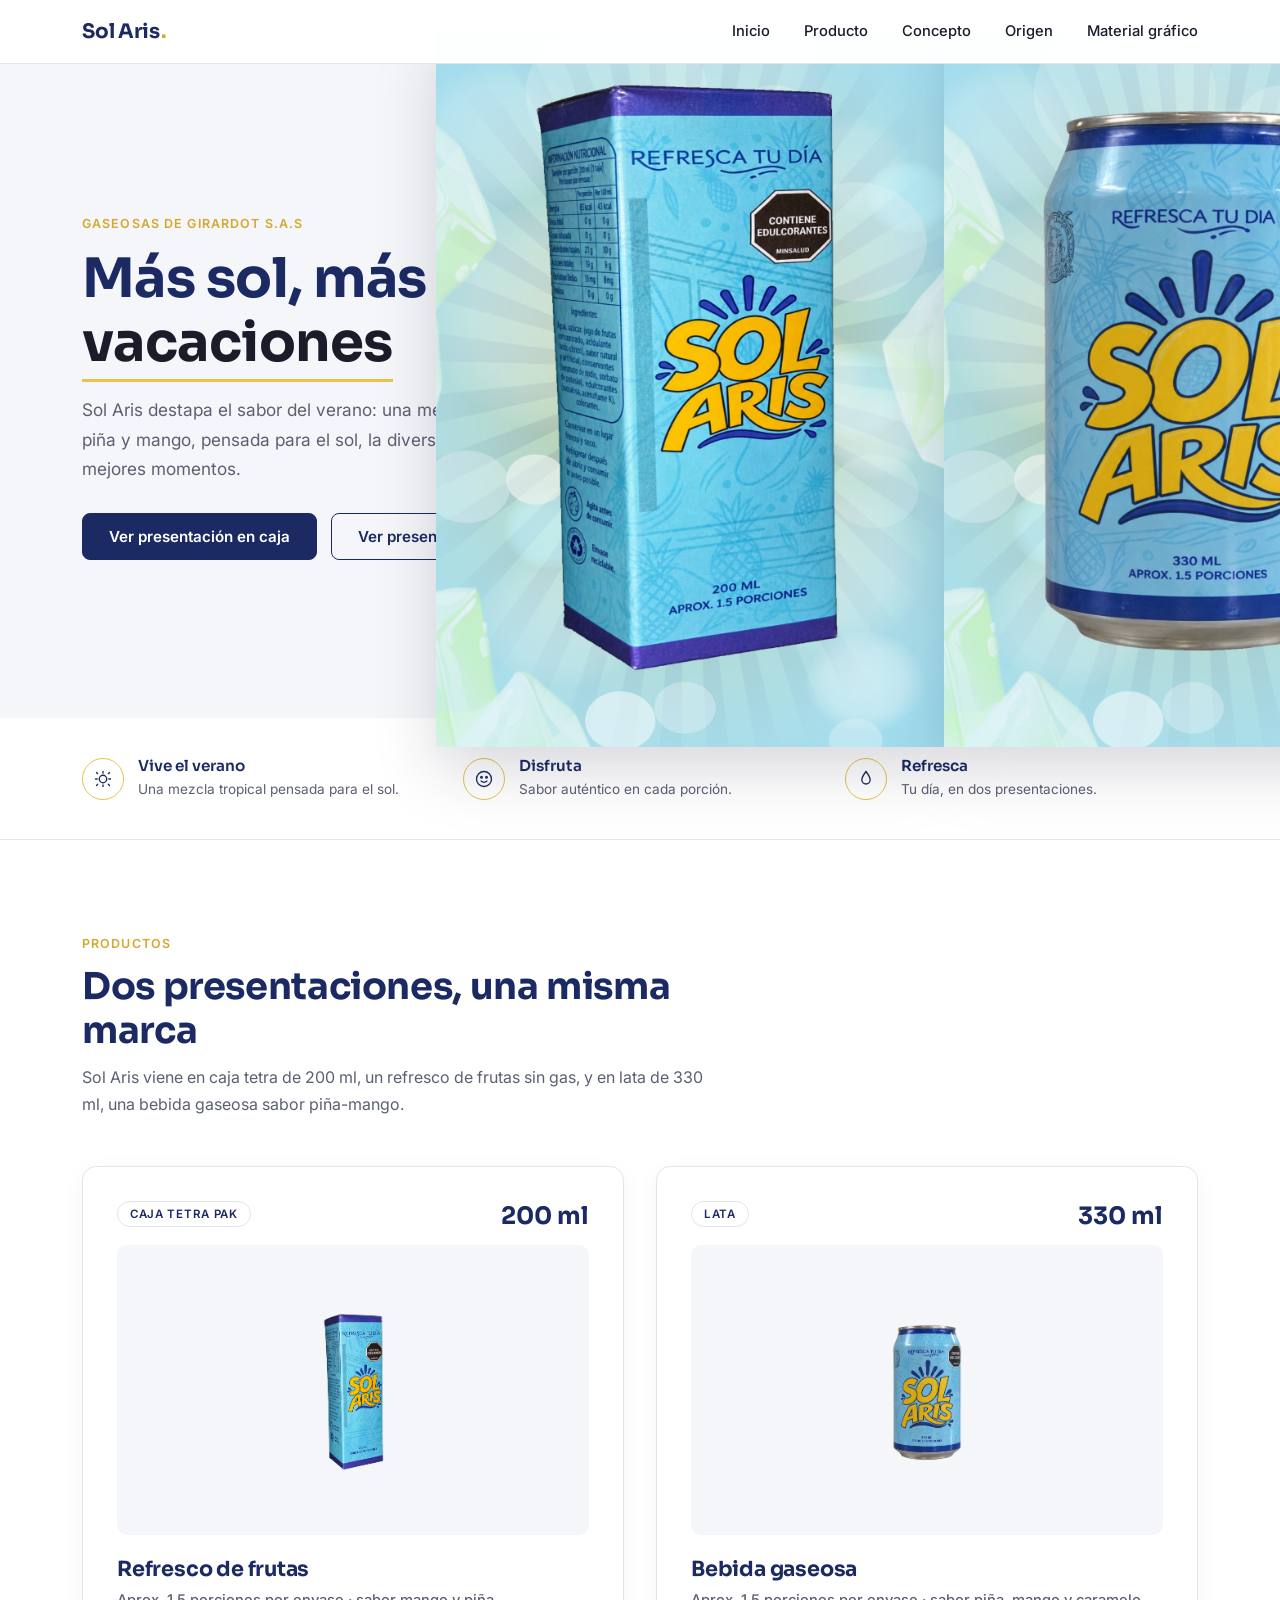
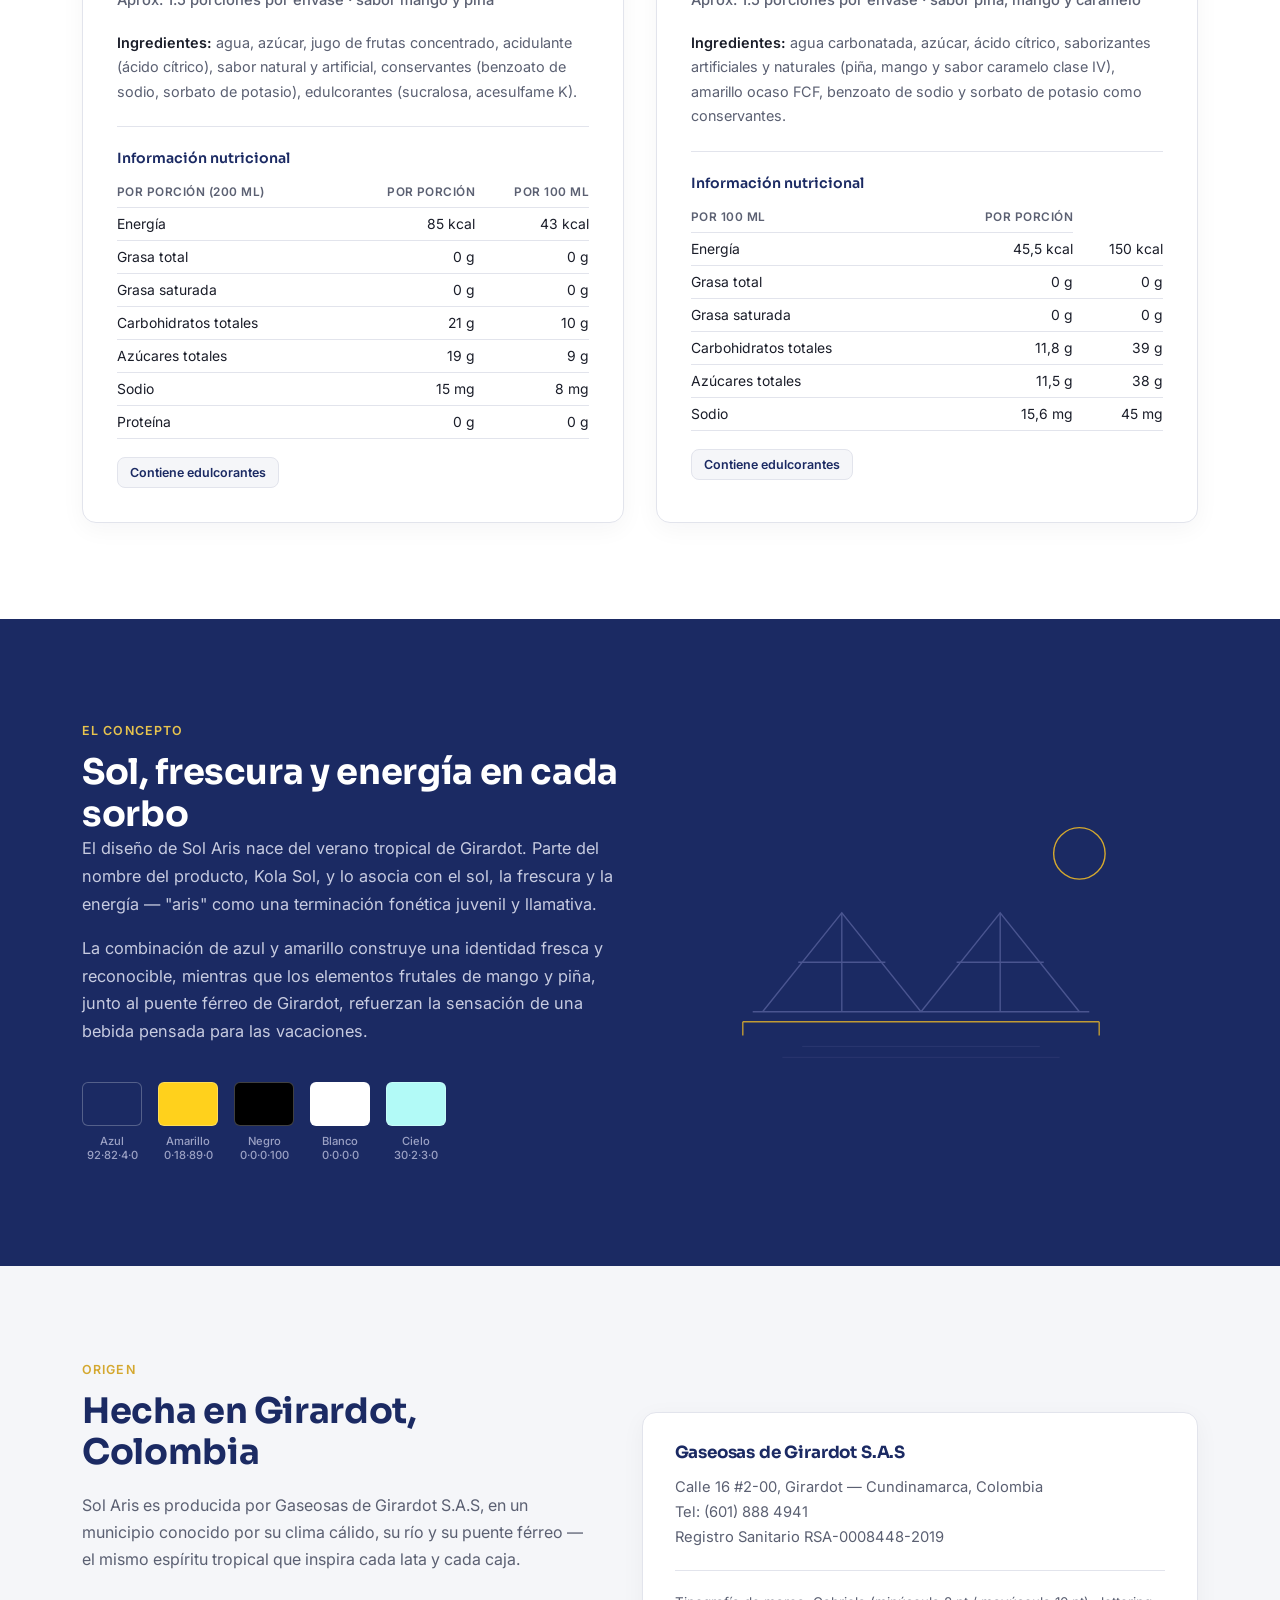
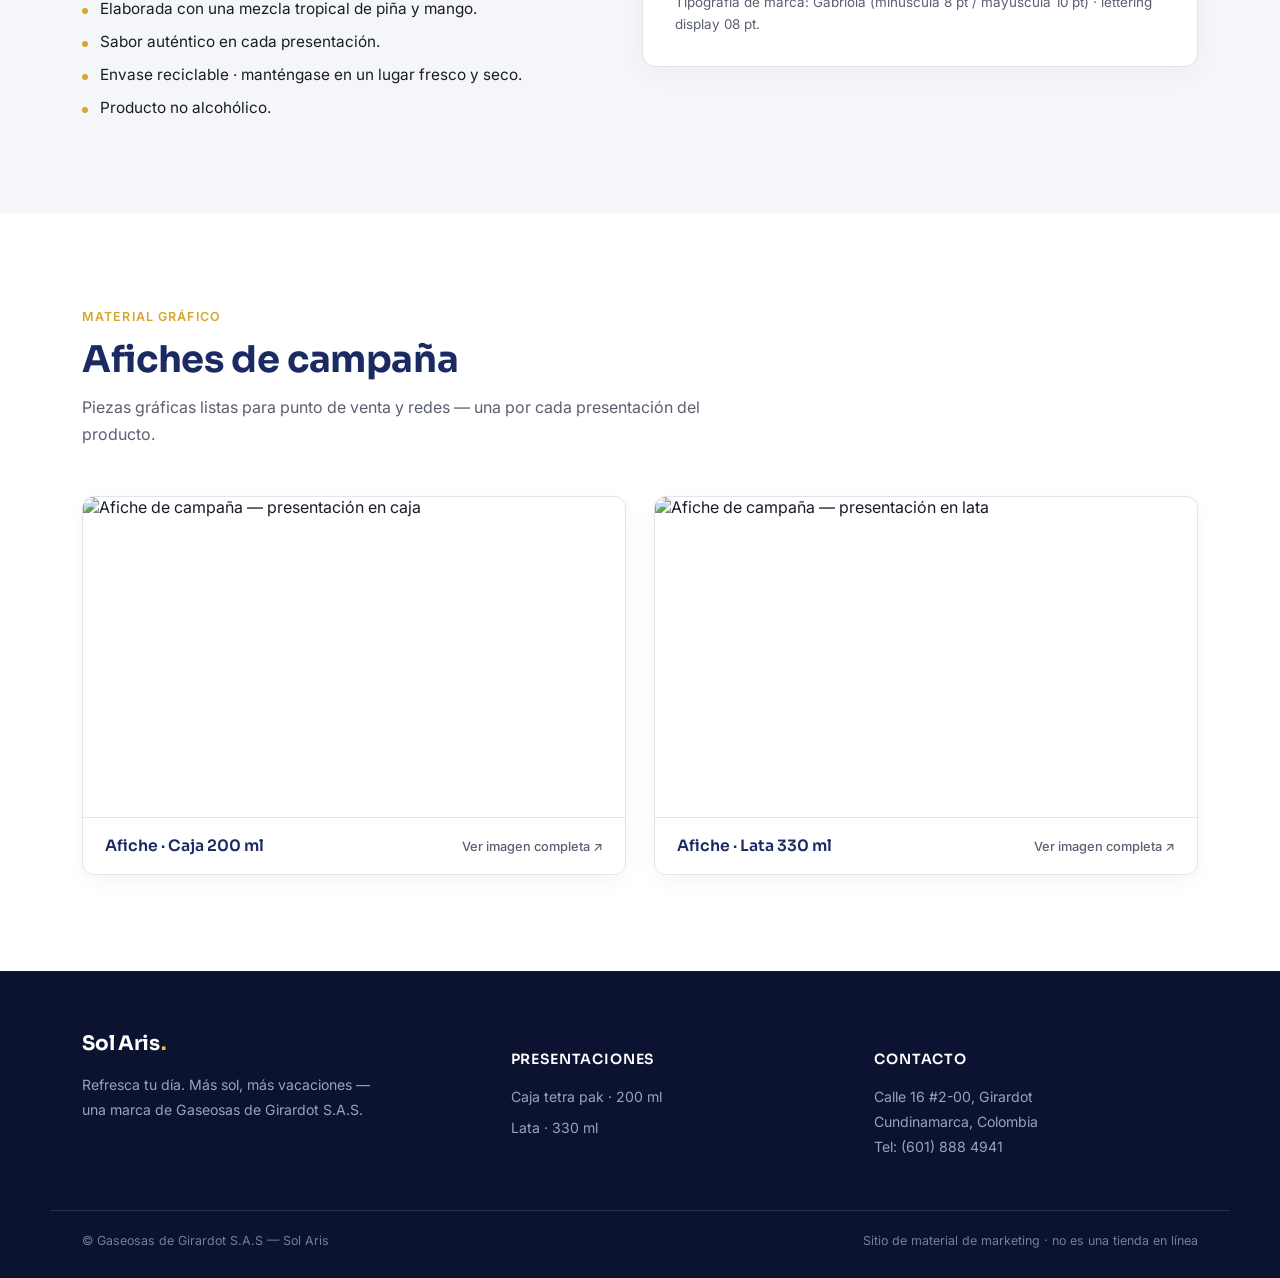
==== index.html @ 78de9dae "Replace links with buttons for product presentation" ====
<!DOCTYPE html>
<html lang="es">
<head>
<meta charset="UTF-8">
<meta name="viewport" content="width=device-width, initial-scale=1.0">
<title>Sol Aris — Gaseosas de Girardot S.A.S</title>
<meta name="description" content="Sol Aris, bebida de Gaseosas de Girardot S.A.S. Presentaciones en caja de 200 ml y lata de 330 ml. Sitio de material de marketing.">
<link rel="preconnect" href="https://fonts.googleapis.com">
<link rel="preconnect" href="https://fonts.gstatic.com" crossorigin>
<link href="https://fonts.googleapis.com/css2?family=Sora:wght@500;600;700&family=Inter:wght@400;500;600;700&display=swap" rel="stylesheet">
<style>
  :root{
    --navy:#1B2A63;
    --navy-deep:#101A42;
    --navy-ink:#0B1330;
    --gold:#D4A82F;
    --gold-line:#E7C34E;
    --ink:#1A1D29;
    --muted:#5B6072;
    --paper:#FFFFFF;
    --bg-soft:#F5F6F9;
    --border:#E2E4EC;
    --max:1180px;
  }

  *{box-sizing:border-box;}
  html{scroll-behavior:smooth;}
  body{
    margin:0;
    font-family:'Inter',sans-serif;
    color:var(--ink);
    background:var(--paper);
    -webkit-font-smoothing:antialiased;
  }
  h1,h2,h3,.display{
    font-family:'Sora',sans-serif;
    font-weight:700;
    margin:0;
    line-height:1.18;
    color:var(--navy);
    letter-spacing:-0.01em;
  }
  p{line-height:1.7; margin:0 0 1em; color:var(--muted);}
  a{color:inherit;}
  img{max-width:100%; display:block;}
  .max{max-width:var(--max); margin:0 auto; padding:0 32px;}
  section{position:relative;}

  ::selection{background:var(--gold-line); color:var(--navy-ink);}

  @media (prefers-reduced-motion: reduce){
    *{animation-duration:0.001ms !important; animation-iteration-count:1 !important; scroll-behavior:auto !important;}
  }

  /* ---------- HEADER ---------- */
  header{
    position:fixed; top:0; left:0; right:0; z-index:100;
    background:rgba(255,255,255,.98);
    border-bottom:1px solid var(--border);
    padding:18px 0;
  }
  header .max{display:flex; align-items:center; justify-content:space-between; gap:20px;}
  .brandmark{display:flex; align-items:baseline; gap:2px; font-family:'Sora'; font-weight:700; font-size:1.25rem; color:var(--navy); text-decoration:none; letter-spacing:-0.01em;}
  .brandmark .dot{color:var(--gold);}
  nav.links{display:flex; gap:34px; list-style:none; margin:0; padding:0;}
  nav.links a{
    text-decoration:none; font-weight:500; font-size:.92rem; color:var(--ink);
    padding:4px 0; border-bottom:1.5px solid transparent;
  }
  nav.links a:hover{border-color:var(--gold);}
  .navwrap{display:flex; align-items:center; gap:32px;}
  .burger{display:none; width:38px; height:38px; border:1px solid var(--border); border-radius:8px; background:var(--paper); cursor:pointer; align-items:center; justify-content:center;}
  .burger span, .burger span::before, .burger span::after{
    content:''; display:block; width:16px; height:1.5px; background:var(--navy); position:relative;
  }
  .burger span::before{position:absolute; top:-5px;}
  .burger span::after{position:absolute; top:5px;}

  @media (max-width:860px){
    nav.links{
      position:fixed; top:66px; right:16px; left:16px;
      background:var(--paper); border:1px solid var(--border); border-radius:10px;
      flex-direction:column; padding:16px 22px; gap:14px;
      box-shadow:0 12px 30px rgba(16,20,48,.12);
      transform:translateY(-10px); opacity:0; pointer-events:none; transition:all .2s ease;
    }
    nav.links.open{transform:translateY(0); opacity:1; pointer-events:auto;}
    .burger{display:flex;}
  }

  /* ---------- HERO ---------- */
  .hero{
    padding:158px 0 100px;
    background:var(--bg-soft);
  }
  .hero .max{display:grid; grid-template-columns:1fr .92fr; gap:56px; align-items:center;}
  .eyebrow{
    font-size:.78rem; font-weight:600; letter-spacing:.09em; text-transform:uppercase;
    color:var(--gold); margin-bottom:16px; display:block;
  }
  .hero h1{
    font-size:clamp(2.3rem, 4.4vw, 3.4rem);
    margin-bottom:20px;
  }
  .hero h1 em{font-style:normal; color:var(--ink); border-bottom:3px solid var(--gold-line); padding-bottom:2px;}
  .hero p.lead{font-size:1.08rem; max-width:44ch; color:var(--muted);}
  .hero-ctas{display:flex; flex-wrap:wrap; gap:14px; margin-top:30px;}
  .btn{
    font-family:'Inter'; font-weight:600; font-size:.95rem; text-decoration:none;
    display:inline-flex; align-items:center; gap:8px;
    padding:13px 26px; border-radius:8px; border:1.5px solid var(--navy);
    transition:background .15s ease, color .15s ease, transform .15s ease;
    cursor:pointer;
  }
  .btn:hover{transform:translateY(-1px);}
  .btn-navy{background:var(--navy); color:#fff;}
  .btn-navy:hover{background:var(--navy-deep);}
  .btn-outline{background:transparent; color:var(--navy);}
  .btn-outline:hover{background:var(--navy); color:#fff;}

  .hero-art{position:relative; height:460px; display:flex; align-items:center; justify-content:center;}
  .hero-art .backdrop{
    position:absolute; width:380px; height:380px; border-radius:50%;
    background:radial-gradient(circle, #fff 0%, #EDEFF5 70%, rgba(237,239,245,0) 100%);
    border:1px solid var(--border);
  }
  .hero-art img{position:relative; filter:drop-shadow(0 24px 30px rgba(16,20,48,.16));}
  .hero-art .can{width:42%; margin-right:-36px; z-index:2;}
  .hero-art .box{width:32%; margin-left:-10px; align-self:flex-end; margin-bottom:14px; z-index:1;}
  .hero-art .pair{display:flex; align-items:flex-end; justify-content:center;}

  @media (max-width:860px){
    .hero .max{grid-template-columns:1fr;}
    .hero-art{height:340px; margin-top:10px;}
    .hero{padding-top:120px;}
  }

  /* ---------- FEATURE STRIP ---------- */
  .strip{background:var(--paper); border-bottom:1px solid var(--border); padding:38px 0;}
  .strip .max{display:grid; grid-template-columns:repeat(3,1fr); gap:28px;}
  @media (max-width:720px){.strip .max{grid-template-columns:1fr; gap:20px;}}
  .strip-item{display:flex; align-items:center; gap:14px;}
  .strip-item .ic{
    flex:none; width:42px; height:42px; border-radius:50%; border:1.5px solid var(--gold-line);
    display:flex; align-items:center; justify-content:center; color:var(--navy);
  }
  .strip-item h4{font-family:'Sora'; font-size:.95rem; color:var(--navy); margin:0 0 3px; font-weight:600;}
  .strip-item p{margin:0; font-size:.85rem; color:var(--muted);}

  /* ---------- SECTION HEADINGS ---------- */
  .sec-head{max-width:640px; margin-bottom:48px;}
  .sec-head h2{font-size:clamp(1.7rem,3vw,2.3rem);}
  .sec-head p{font-size:1rem; margin-top:12px;}
  .kicker{
    font-size:.78rem; font-weight:600; letter-spacing:.09em; text-transform:uppercase;
    color:var(--gold); display:block; margin-bottom:14px;
  }

  /* ---------- PRODUCTS ---------- */
  .productos{padding:96px 0; background:var(--paper);}
  .prod-grid{display:grid; grid-template-columns:1fr 1fr; gap:32px;}
  @media (max-width:860px){.prod-grid{grid-template-columns:1fr;}}

  .prod-card{
    border:1px solid var(--border); border-radius:14px; background:#fff;
    padding:34px; box-shadow:0 6px 24px rgba(16,20,48,.045);
  }
  .prod-top{display:flex; justify-content:space-between; align-items:flex-start; gap:12px; margin-bottom:6px;}
  .prod-badge{
    font-size:.72rem; font-weight:600; letter-spacing:.06em; text-transform:uppercase; color:var(--navy);
    border:1px solid var(--border); border-radius:100px; padding:5px 12px;
  }
  .prod-vol{font-family:'Sora'; font-weight:700; font-size:1.5rem; color:var(--navy);}
  .prod-img-wrap{display:flex; justify-content:center; margin:14px 0 22px; padding:20px; background:var(--bg-soft); border-radius:10px;}
  .prod-img-wrap img{max-height:250px; width:auto; margin:0 auto;}
  .prod-card h3{font-size:1.3rem; margin-bottom:6px;}
  .prod-sub{color:var(--muted); font-weight:500; margin-bottom:18px; font-size:.92rem;}
  .prod-card .ingredientes{font-size:.9rem; color:var(--muted); margin-bottom:22px; padding-bottom:22px; border-bottom:1px solid var(--border);}
  .prod-card .ingredientes b{color:var(--ink); font-weight:600;}

  table.nutri{width:100%; border-collapse:collapse; font-size:.87rem; margin-bottom:18px;}
  table.nutri caption{text-align:left; font-family:'Sora'; font-weight:600; color:var(--navy); margin-bottom:10px; font-size:.88rem;}
  table.nutri th, table.nutri td{padding:8px 0; border-bottom:1px solid var(--border); text-align:left;}
  table.nutri th{font-weight:600; color:var(--muted); font-size:.74rem; text-transform:uppercase; letter-spacing:.04em;}
  table.nutri td:not(:first-child), table.nutri th:not(:first-child){text-align:right;}

  .sweetener-note{
    display:inline-flex; align-items:center; gap:8px;
    font-size:.78rem; font-weight:600; color:var(--navy); background:var(--bg-soft);
    border:1px solid var(--border); padding:7px 12px; border-radius:8px;
  }

  /* ---------- CONCEPTO ---------- */
  .concepto{padding:104px 0; background:var(--navy); color:#fff;}
  .concepto .max{display:grid; grid-template-columns:1.1fr .9fr; gap:60px; align-items:center;}
  @media (max-width:860px){.concepto .max{grid-template-columns:1fr;}}
  .concepto .kicker{color:var(--gold-line);}
  .concepto h2{color:#fff; font-size:clamp(1.7rem,3vw,2.2rem);}
  .concepto p.body{color:#C7CBE0; font-size:1.02rem; max-width:54ch;}

  .palette{display:flex; gap:16px; margin-top:36px; flex-wrap:wrap;}
  .swatch{width:60px; text-align:center; font-size:.7rem; color:#9BA1C4; font-weight:500;}
  .swatch .chip{width:60px; height:44px; border-radius:6px; border:1px solid rgba(255,255,255,.25); margin-bottom:8px;}

  .bridge-art{width:100%; height:auto;}

  /* ---------- ORIGEN ---------- */
  .origen{padding:96px 0; background:var(--bg-soft);}
  .origen .max{display:grid; grid-template-columns:.95fr 1.05fr; gap:56px; align-items:center;}
  @media (max-width:860px){.origen .max{grid-template-columns:1fr;}}
  .origen-card{
    border:1px solid var(--border); border-radius:14px; background:#fff; padding:30px 32px;
    box-shadow:0 6px 24px rgba(16,20,48,.045);
  }
  .origen-card h3{font-size:1.05rem; margin-bottom:12px;}
  .origen-card p{font-size:.92rem; margin-bottom:0;}
  .fact-list{list-style:none; margin:0; padding:0; display:grid; gap:14px; margin-top:26px;}
  .fact-list li{display:flex; gap:12px; align-items:flex-start; font-size:.96rem; color:var(--ink);}
  .fact-list li .dot{
    flex:none; width:6px; height:6px; border-radius:50%; background:var(--gold);
    margin-top:9px;
  }

  /* ---------- GALERIA ---------- */
  .galeria{padding:96px 0; background:var(--paper);}
  .gal-grid{display:grid; grid-template-columns:1fr 1fr; gap:28px;}
  @media (max-width:860px){.gal-grid{grid-template-columns:1fr;}}
  .gal-item{
    border:1px solid var(--border); border-radius:12px; overflow:hidden; background:#fff;
    text-decoration:none; color:var(--ink); display:block;
    transition:box-shadow .18s ease; box-shadow:0 6px 20px rgba(16,20,48,.04);
  }
  .gal-item:hover{box-shadow:0 12px 30px rgba(16,20,48,.1);}
  .gal-item img{width:100%; height:320px; object-fit:cover; object-position:top;}
  .gal-caption{padding:18px 22px; display:flex; justify-content:space-between; align-items:center; border-top:1px solid var(--border);}
  .gal-caption strong{font-family:'Sora'; font-size:.98rem; color:var(--navy); font-weight:600;}
  .gal-caption span{font-size:.8rem; color:var(--muted); font-weight:500;}

  /* ---------- FOOTER ---------- */
  footer{background:var(--navy-ink); color:#9BA1C4; padding:60px 0 30px;}
  footer .max{display:grid; grid-template-columns:1.2fr 1fr 1fr; gap:40px;}
  @media (max-width:720px){footer .max{grid-template-columns:1fr; gap:30px;}}
  footer .brandmark{color:#fff;}
  footer h4{font-family:'Sora'; color:#fff; font-size:.88rem; margin-bottom:16px; font-weight:600; text-transform:uppercase; letter-spacing:.06em;}
  footer p, footer address{font-size:.88rem; line-height:1.8; font-style:normal; color:#9BA1C4; margin:0 0 6px;}
  .foot-bottom{
    max-width:var(--max); margin:44px auto 0; padding:22px 32px 0; border-top:1px solid #262E52;
    font-size:.78rem; color:#767CA0; display:flex; justify-content:space-between; flex-wrap:wrap; gap:8px;
  }
</style>
</head>
<body>

<header id="siteHeader">
  <div class="max navwrap">
    <a class="brandmark" href="#top">Sol Aris<span class="dot">.</span></a>
    <nav class="links" id="navLinks">
      <a href="#top">Inicio</a>
      <a href="#producto">Producto</a>
      <a href="#concepto">Concepto</a>
      <a href="#origen">Origen</a>
      <a href="#galeria">Material gráfico</a>
    </nav>
    <button class="burger" id="burger" aria-label="Abrir menú"><span></span></button>
  </div>
</header>

<section class="hero" id="top">
  <div class="max">
    <div class="hero-copy">
      <span class="eyebrow">Gaseosas de Girardot S.A.S</span>
      <h1>Más sol, más <em>vacaciones</em></h1>
      <p class="lead">Sol Aris destapa el sabor del verano: una mezcla tropical de piña y mango, pensada para el sol, la diversión y los mejores momentos.</p>
      <div class="hero-ctas">
        <button type="button" class="btn btn-navy" data-select="caja" aria-pressed="true">Ver presentación en caja</button>
        <button type="button" class="btn btn-outline" data-select="lata" aria-pressed="false">Ver presentación en lata</button>
      </div>
    </div>
    <div class="hero-art" aria-hidden="true">
      <div class="backdrop"></div>
      <img class="prod-shot is-active" data-shot="caja" src="img/CAJA-EDITADA.png" alt="Sol Aris en caja de 200 ml">
      <img class="prod-shot" data-shot="lata" src="img/LATA-EDITADA.png" alt="Sol Aris en lata de 330 ml">
    </div>
  </div>
</section>

<div class="strip">
  <div class="max">
    <div class="strip-item">
      <span class="ic"><svg width="20" height="20" viewBox="0 0 24 24" fill="none" stroke="currentColor" stroke-width="1.6"><path d="M12 3v2M12 19v2M4.2 4.2l1.4 1.4M18.4 18.4l1.4 1.4M3 12h2M19 12h2M4.2 19.8l1.4-1.4M18.4 5.6l1.4-1.4" stroke-linecap="round"/><circle cx="12" cy="12" r="4.5"/></svg></span>
      <div><h4>Vive el verano</h4><p>Una mezcla tropical pensada para el sol.</p></div>
    </div>
    <div class="strip-item">
      <span class="ic"><svg width="20" height="20" viewBox="0 0 24 24" fill="none" stroke="currentColor" stroke-width="1.6"><circle cx="12" cy="12" r="9"/><path d="M8.5 14.5c1 1 2.2 1.5 3.5 1.5s2.5-.5 3.5-1.5" stroke-linecap="round"/><circle cx="9" cy="10" r="1"/><circle cx="15" cy="10" r="1"/></svg></span>
      <div><h4>Disfruta</h4><p>Sabor auténtico en cada porción.</p></div>
    </div>
    <div class="strip-item">
      <span class="ic"><svg width="20" height="20" viewBox="0 0 24 24" fill="none" stroke="currentColor" stroke-width="1.6"><path d="M12 3c3 4 5 7.5 5 10a5 5 0 0 1-10 0c0-2.5 2-6 5-10Z"/></svg></span>
      <div><h4>Refresca</h4><p>Tu día, en dos presentaciones.</p></div>
    </div>
  </div>
</div>

<section class="productos" id="producto">
  <div class="max">
    <div class="sec-head">
      <span class="kicker">Productos</span>
      <h2>Dos presentaciones, una misma marca</h2>
      <p>Sol Aris viene en caja tetra de 200 ml, un refresco de frutas sin gas, y en lata de 330 ml, una bebida gaseosa sabor piña-mango.</p>
    </div>

    <div class="prod-grid">

      <article class="prod-card">
        <div class="prod-top">
          <span class="prod-badge">Caja Tetra Pak</span>
          <span class="prod-vol">200 ml</span>
        </div>
        <div class="prod-img-wrap">
          <img src="img/CAJA-SIN-FONDO.png" alt="Caja de Sol Aris de 200 ml">
        </div>
        <h3>Refresco de frutas</h3>
        <p class="prod-sub">Aprox. 1.5 porciones por envase · sabor mango y piña</p>
        <p class="ingredientes"><b>Ingredientes:</b> agua, azúcar, jugo de frutas concentrado, acidulante (ácido cítrico), sabor natural y artificial, conservantes (benzoato de sodio, sorbato de potasio), edulcorantes (sucralosa, acesulfame K).</p>
        <table class="nutri">
          <caption>Información nutricional</caption>
          <thead><tr><th>Por porción (200 ml)</th><th>Por porción</th><th>Por 100 ml</th></tr></thead>
          <tbody>
            <tr><td>Energía</td><td>85 kcal</td><td>43 kcal</td></tr>
            <tr><td>Grasa total</td><td>0 g</td><td>0 g</td></tr>
            <tr><td>Grasa saturada</td><td>0 g</td><td>0 g</td></tr>
            <tr><td>Carbohidratos totales</td><td>21 g</td><td>10 g</td></tr>
            <tr><td>Azúcares totales</td><td>19 g</td><td>9 g</td></tr>
            <tr><td>Sodio</td><td>15 mg</td><td>8 mg</td></tr>
            <tr><td>Proteína</td><td>0 g</td><td>0 g</td></tr>
          </tbody>
        </table>
        <span class="sweetener-note">Contiene edulcorantes</span>
      </article>

      <article class="prod-card">
        <div class="prod-top">
          <span class="prod-badge">Lata</span>
          <span class="prod-vol">330 ml</span>
        </div>
        <div class="prod-img-wrap">
          <img src="img/LATA-SIN-FONDO.png" alt="Lata de Sol Aris de 330 ml">
        </div>
        <h3>Bebida gaseosa</h3>
        <p class="prod-sub">Aprox. 1.5 porciones por envase · sabor piña, mango y caramelo</p>
        <p class="ingredientes"><b>Ingredientes:</b> agua carbonatada, azúcar, ácido cítrico, saborizantes artificiales y naturales (piña, mango y sabor caramelo clase IV), amarillo ocaso FCF, benzoato de sodio y sorbato de potasio como conservantes.</p>
        <table class="nutri">
          <caption>Información nutricional</caption>
          <thead><tr><th>Por 100 ml</th><th>Por porción</th></tr></thead>
          <tbody>
            <tr><td>Energía</td><td>45,5 kcal</td><td>150 kcal</td></tr>
            <tr><td>Grasa total</td><td>0 g</td><td>0 g</td></tr>
            <tr><td>Grasa saturada</td><td>0 g</td><td>0 g</td></tr>
            <tr><td>Carbohidratos totales</td><td>11,8 g</td><td>39 g</td></tr>
            <tr><td>Azúcares totales</td><td>11,5 g</td><td>38 g</td></tr>
            <tr><td>Sodio</td><td>15,6 mg</td><td>45 mg</td></tr>
          </tbody>
        </table>
        <span class="sweetener-note">Contiene edulcorantes</span>
      </article>

    </div>
  </div>
</section>

<section class="concepto" id="concepto">
  <div class="max">
    <div>
      <span class="kicker">El concepto</span>
      <h2>Sol, frescura y energía en cada sorbo</h2>
      <p class="body">El diseño de Sol Aris nace del verano tropical de Girardot. Parte del nombre del producto, Kola Sol, y lo asocia con el sol, la frescura y la energía — "aris" como una terminación fonética juvenil y llamativa.</p>
      <p class="body">La combinación de azul y amarillo construye una identidad fresca y reconocible, mientras que los elementos frutales de mango y piña, junto al puente férreo de Girardot, refuerzan la sensación de una bebida pensada para las vacaciones.</p>
      <div class="palette">
        <div class="swatch"><div class="chip" style="background:#1B2A63"></div>Azul<br>92·82·4·0</div>
        <div class="swatch"><div class="chip" style="background:#FFD11C"></div>Amarillo<br>0·18·89·0</div>
        <div class="swatch"><div class="chip" style="background:#000"></div>Negro<br>0·0·0·100</div>
        <div class="swatch"><div class="chip" style="background:#fff"></div>Blanco<br>0·0·0·0</div>
        <div class="swatch"><div class="chip" style="background:#B2FAF7"></div>Cielo<br>30·2·3·0</div>
      </div>
    </div>
    <svg class="bridge-art" viewBox="0 0 480 300" aria-hidden="true">
      <g fill="none" stroke="#4A5590" stroke-width="1.4">
        <path d="M40,220 L120,120 L200,220"/>
        <path d="M120,120 L120,220"/>
        <path d="M76,170 L164,170"/>
        <path d="M200,220 L280,120 L360,220"/>
        <path d="M280,120 L280,220"/>
        <path d="M236,170 L324,170"/>
        <line x1="30" y1="220" x2="370" y2="220"/>
      </g>
      <g stroke="#D4A82F" stroke-width="1.4" opacity="0.9">
        <line x1="20" y1="230" x2="380" y2="230"/>
        <line x1="20" y1="230" x2="20" y2="244"/>
        <line x1="380" y1="230" x2="380" y2="244"/>
      </g>
      <circle cx="360" cy="60" r="26" fill="none" stroke="#D4A82F" stroke-width="1.4"/>
      <line x1="80" y1="255" x2="320" y2="255" stroke="#2B3670" stroke-width="1"/>
      <line x1="60" y1="266" x2="340" y2="266" stroke="#2B3670" stroke-width="1"/>
    </svg>
  </div>
</section>

<section class="origen" id="origen">
  <div class="max">
    <div>
      <span class="kicker">Origen</span>
      <h2 style="font-size:clamp(1.7rem,3vw,2.2rem); margin-bottom:18px;">Hecha en Girardot, Colombia</h2>
      <p style="font-size:1rem; max-width:52ch;">Sol Aris es producida por Gaseosas de Girardot S.A.S, en un municipio conocido por su clima cálido, su río y su puente férreo — el mismo espíritu tropical que inspira cada lata y cada caja.</p>
      <ul class="fact-list">
        <li><span class="dot"></span> Elaborada con una mezcla tropical de piña y mango.</li>
        <li><span class="dot"></span> Sabor auténtico en cada presentación.</li>
        <li><span class="dot"></span> Envase reciclable · manténgase en un lugar fresco y seco.</li>
        <li><span class="dot"></span> Producto no alcohólico.</li>
      </ul>
    </div>
    <div class="origen-card">
      <h3>Gaseosas de Girardot S.A.S</h3>
      <p>Calle 16 #2-00, Girardot — Cundinamarca, Colombia<br>
      Tel: (601) 888 4941<br>
      Registro Sanitario RSA-0008448-2019</p>
      <hr style="border:none; border-top:1px solid var(--border); margin:20px 0;">
      <p style="font-size:.84rem;">Tipografía de marca: Gabriola (minúscula 8 pt / mayúscula 10 pt) · lettering display 08 pt.</p>
    </div>
  </div>
</section>

<section class="galeria" id="galeria">
  <div class="max">
    <div class="sec-head">
      <span class="kicker">Material gráfico</span>
      <h2>Afiches de campaña</h2>
      <p>Piezas gráficas listas para punto de venta y redes — una por cada presentación del producto.</p>
    </div>
    <div class="gal-grid">
      <a class="gal-item" href="assets/afiche_caja.jpg" target="_blank" rel="noopener">
        <img src="assets/afiche_caja.jpg" alt="Afiche de campaña — presentación en caja">
        <div class="gal-caption"><strong>Afiche · Caja 200 ml</strong><span>Ver imagen completa ↗</span></div>
      </a>
      <a class="gal-item" href="assets/afiche_lata.jpg" target="_blank" rel="noopener">
        <img src="assets/afiche_lata.jpg" alt="Afiche de campaña — presentación en lata">
        <div class="gal-caption"><strong>Afiche · Lata 330 ml</strong><span>Ver imagen completa ↗</span></div>
      </a>
    </div>
  </div>
</section>

<footer>
  <div class="max">
    <div>
      <a class="brandmark" href="#top">Sol Aris<span class="dot" style="color:var(--gold-line);">.</span></a>
      <p style="margin-top:16px; max-width:34ch;">Refresca tu día. Más sol, más vacaciones — una marca de Gaseosas de Girardot S.A.S.</p>
    </div>
    <div>
      <h4>Presentaciones</h4>
      <p>Caja tetra pak · 200 ml</p>
      <p>Lata · 330 ml</p>
    </div>
    <div>
      <h4>Contacto</h4>
      <address>Calle 16 #2-00, Girardot<br>Cundinamarca, Colombia<br>Tel: (601) 888 4941</address>
    </div>
  </div>
  <div class="foot-bottom">
    <span>© Gaseosas de Girardot S.A.S — Sol Aris</span>
    <span>Sitio de material de marketing · no es una tienda en línea</span>
  </div>
</footer>

<script>
  const burger = document.getElementById('burger');
  const navLinks = document.getElementById('navLinks');
  burger.addEventListener('click', () => navLinks.classList.toggle('open'));
  navLinks.querySelectorAll('a').forEach(a => a.addEventListener('click', () => navLinks.classList.remove('open')));
</script>

</body>
</html>
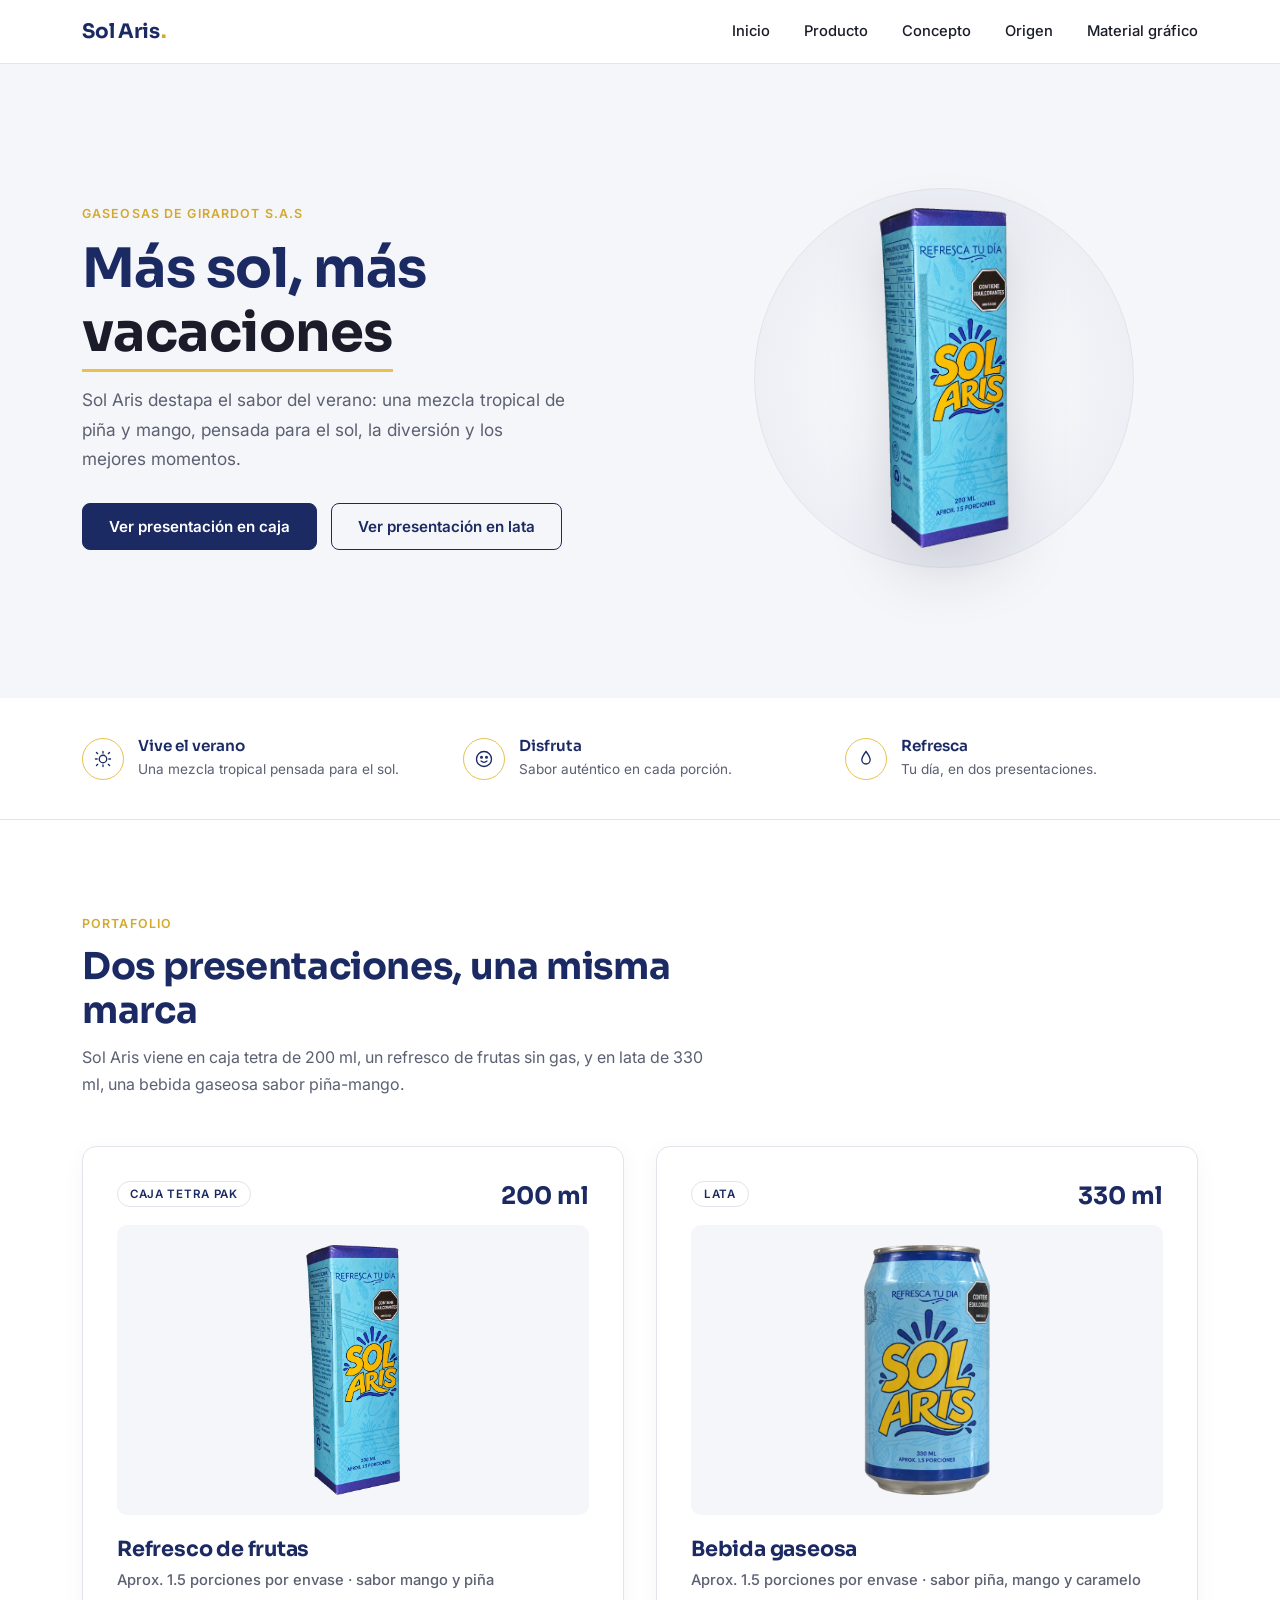
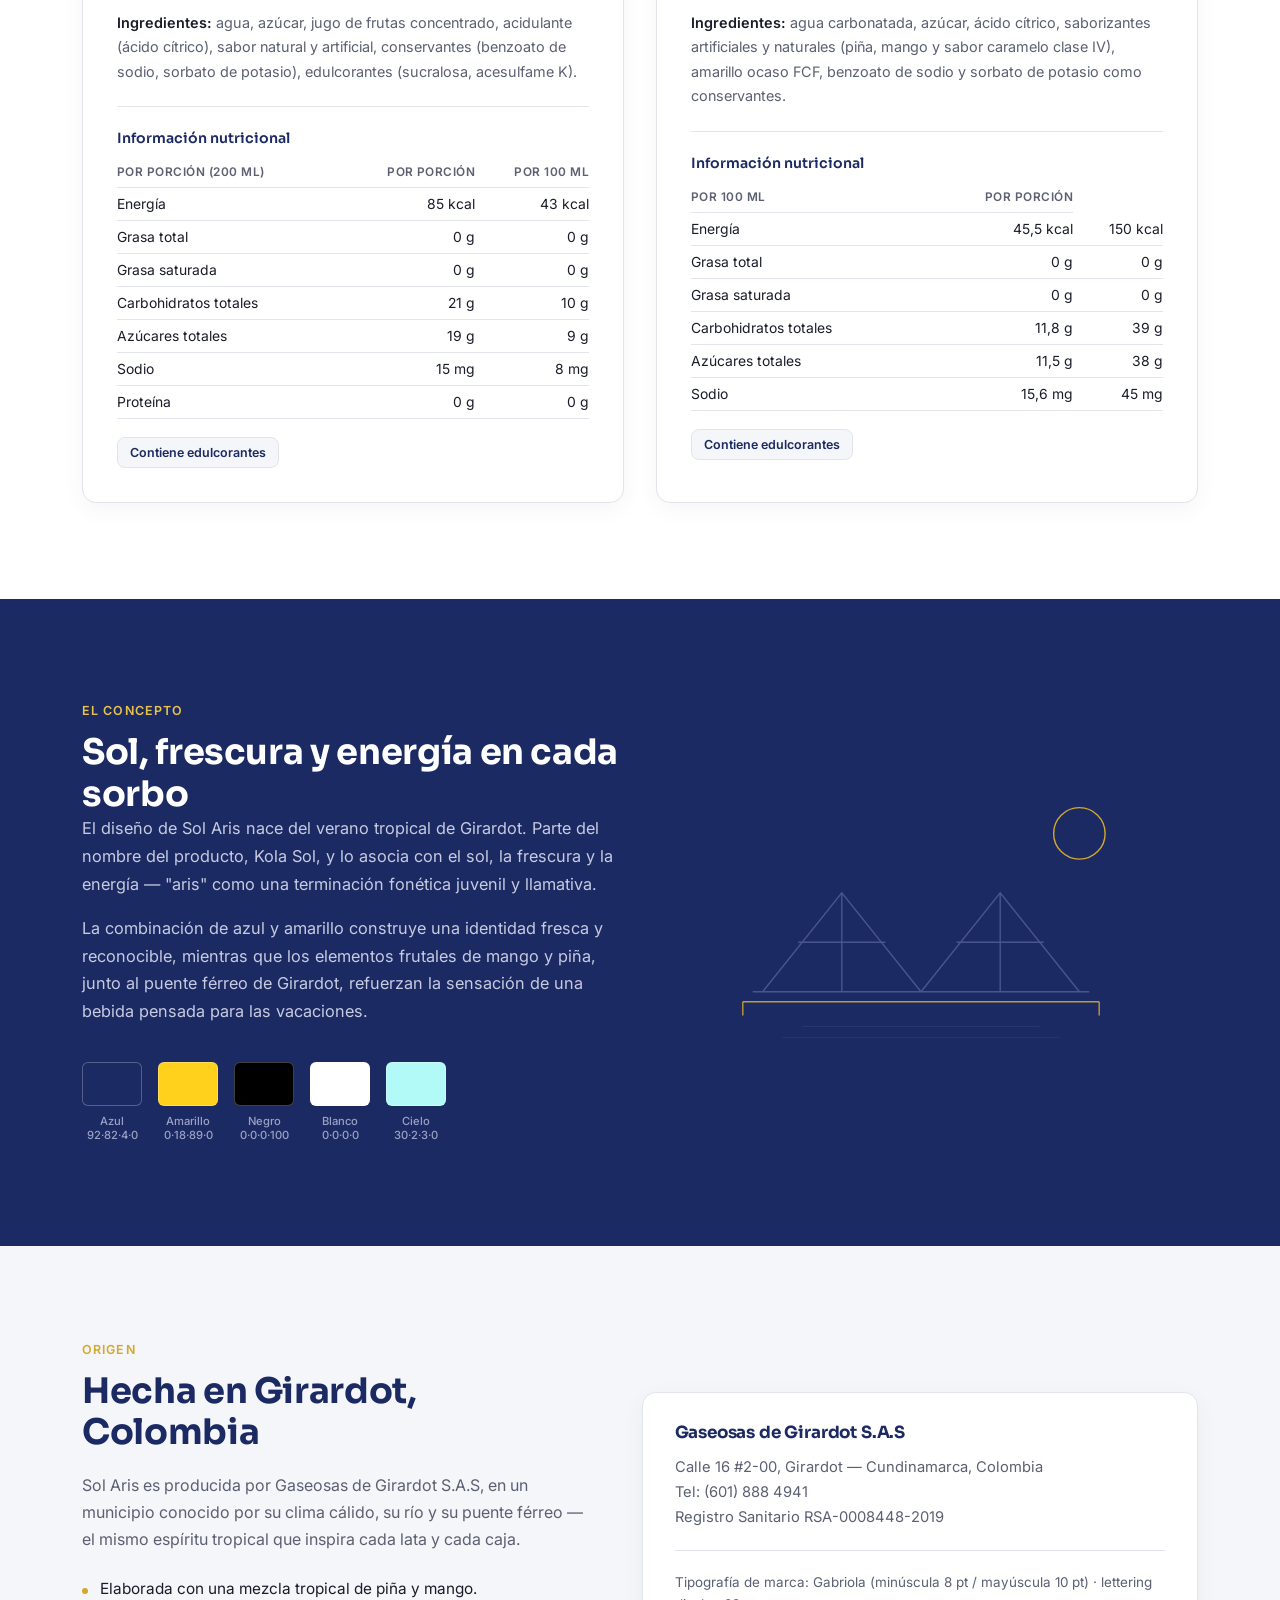
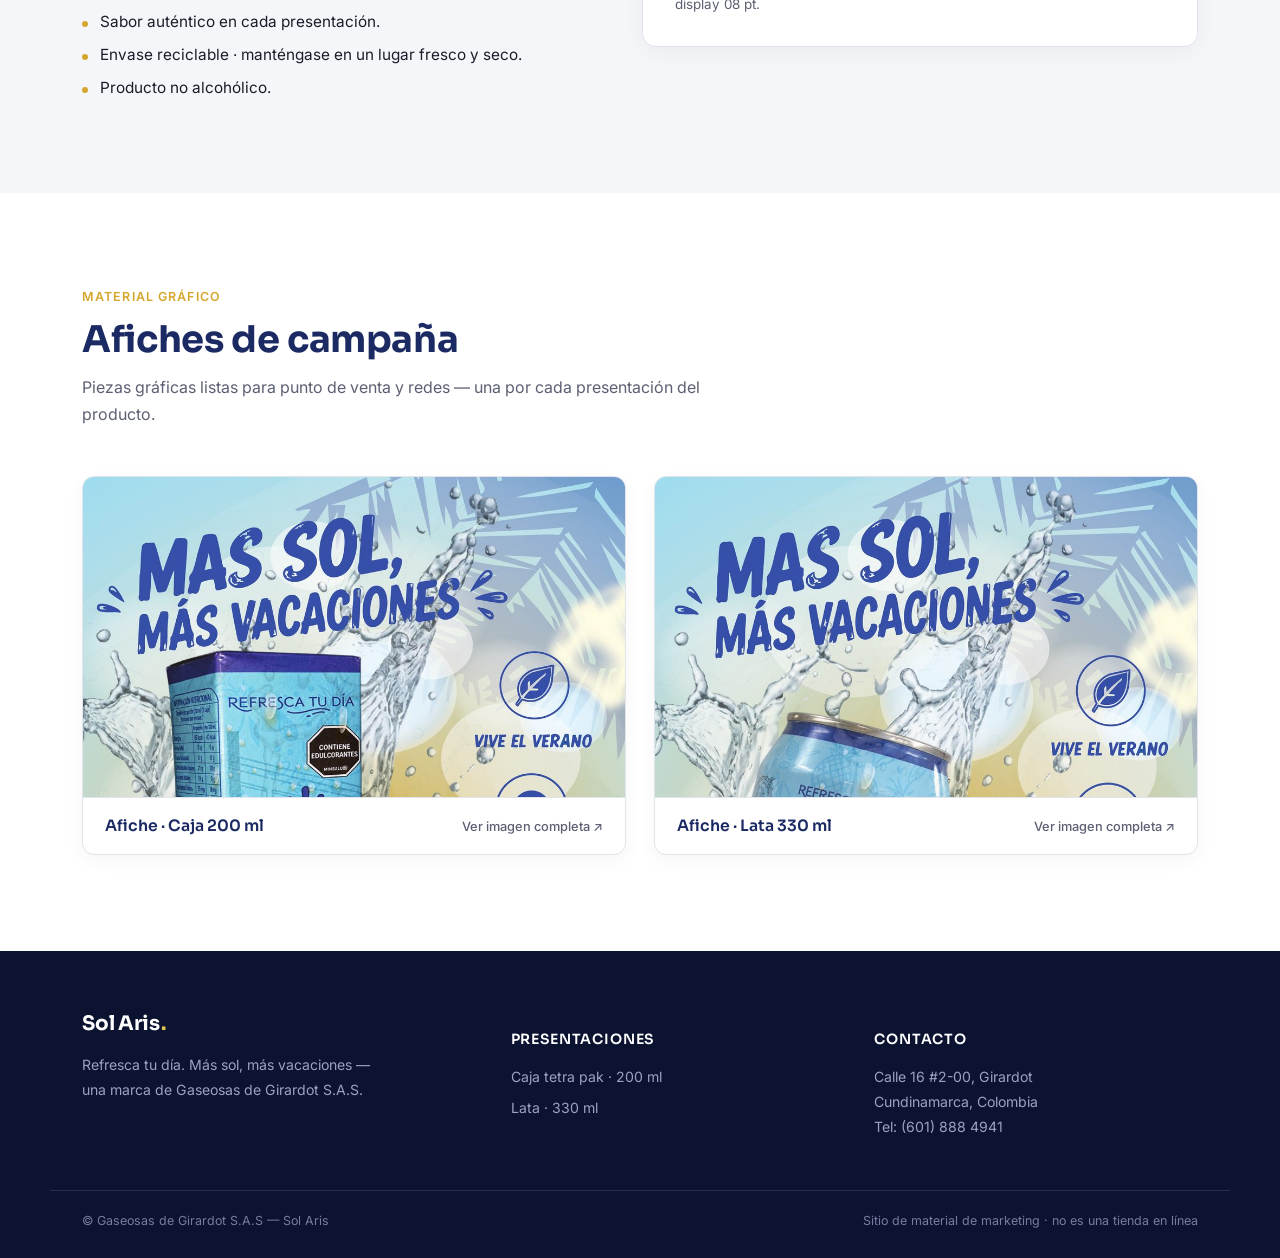
==== commit 9b0acaf5: "Update index.html" ====
--- a/index.html
+++ b/index.html
@@ -118,16 +118,22 @@
   .btn-outline{background:transparent; color:var(--navy);}
   .btn-outline:hover{background:var(--navy); color:#fff;}
 
-  .hero-art{position:relative; height:460px; display:flex; align-items:center; justify-content:center;}
+  .hero-art{position:relative; width:100%; max-width:440px; height:440px; margin:0 auto; display:flex; align-items:center; justify-content:center;}
   .hero-art .backdrop{
     position:absolute; width:380px; height:380px; border-radius:50%;
     background:radial-gradient(circle, #fff 0%, #EDEFF5 70%, rgba(237,239,245,0) 100%);
     border:1px solid var(--border);
   }
-  .hero-art img{position:relative; filter:drop-shadow(0 24px 30px rgba(16,20,48,.16));}
-  .hero-art .can{width:42%; margin-right:-36px; z-index:2;}
-  .hero-art .box{width:32%; margin-left:-10px; align-self:flex-end; margin-bottom:14px; z-index:1;}
-  .hero-art .pair{display:flex; align-items:flex-end; justify-content:center;}
+  .hero-art .prod-shot{
+    position:absolute; top:50%; left:50%; max-height:340px; width:auto; max-width:78%;
+    display:block; filter:drop-shadow(0 24px 30px rgba(16,20,48,.16));
+    opacity:0; transform:translate(-50%,-46%) scale(.94); pointer-events:none;
+    transition:opacity .35s ease, transform .35s ease;
+  }
+  .hero-art .prod-shot.is-active{opacity:1; transform:translate(-50%,-50%) scale(1); pointer-events:auto;}
+
+  /* selector buttons */
+  .btn[data-select]{position:relative;}
 
   @media (max-width:860px){
     .hero .max{grid-template-columns:1fr;}
@@ -278,8 +284,8 @@
     </div>
     <div class="hero-art" aria-hidden="true">
       <div class="backdrop"></div>
-      <img class="prod-shot is-active" data-shot="caja" src="img/CAJA-EDITADA.png" alt="Sol Aris en caja de 200 ml">
-      <img class="prod-shot" data-shot="lata" src="img/LATA-EDITADA.png" alt="Sol Aris en lata de 330 ml">
+        <img class="prod-shot is-active" data-shot="caja" src="[data-uri]" alt="Sol Aris en caja de 200 ml">
+        <img class="prod-shot" data-shot="lata" src="[data-uri]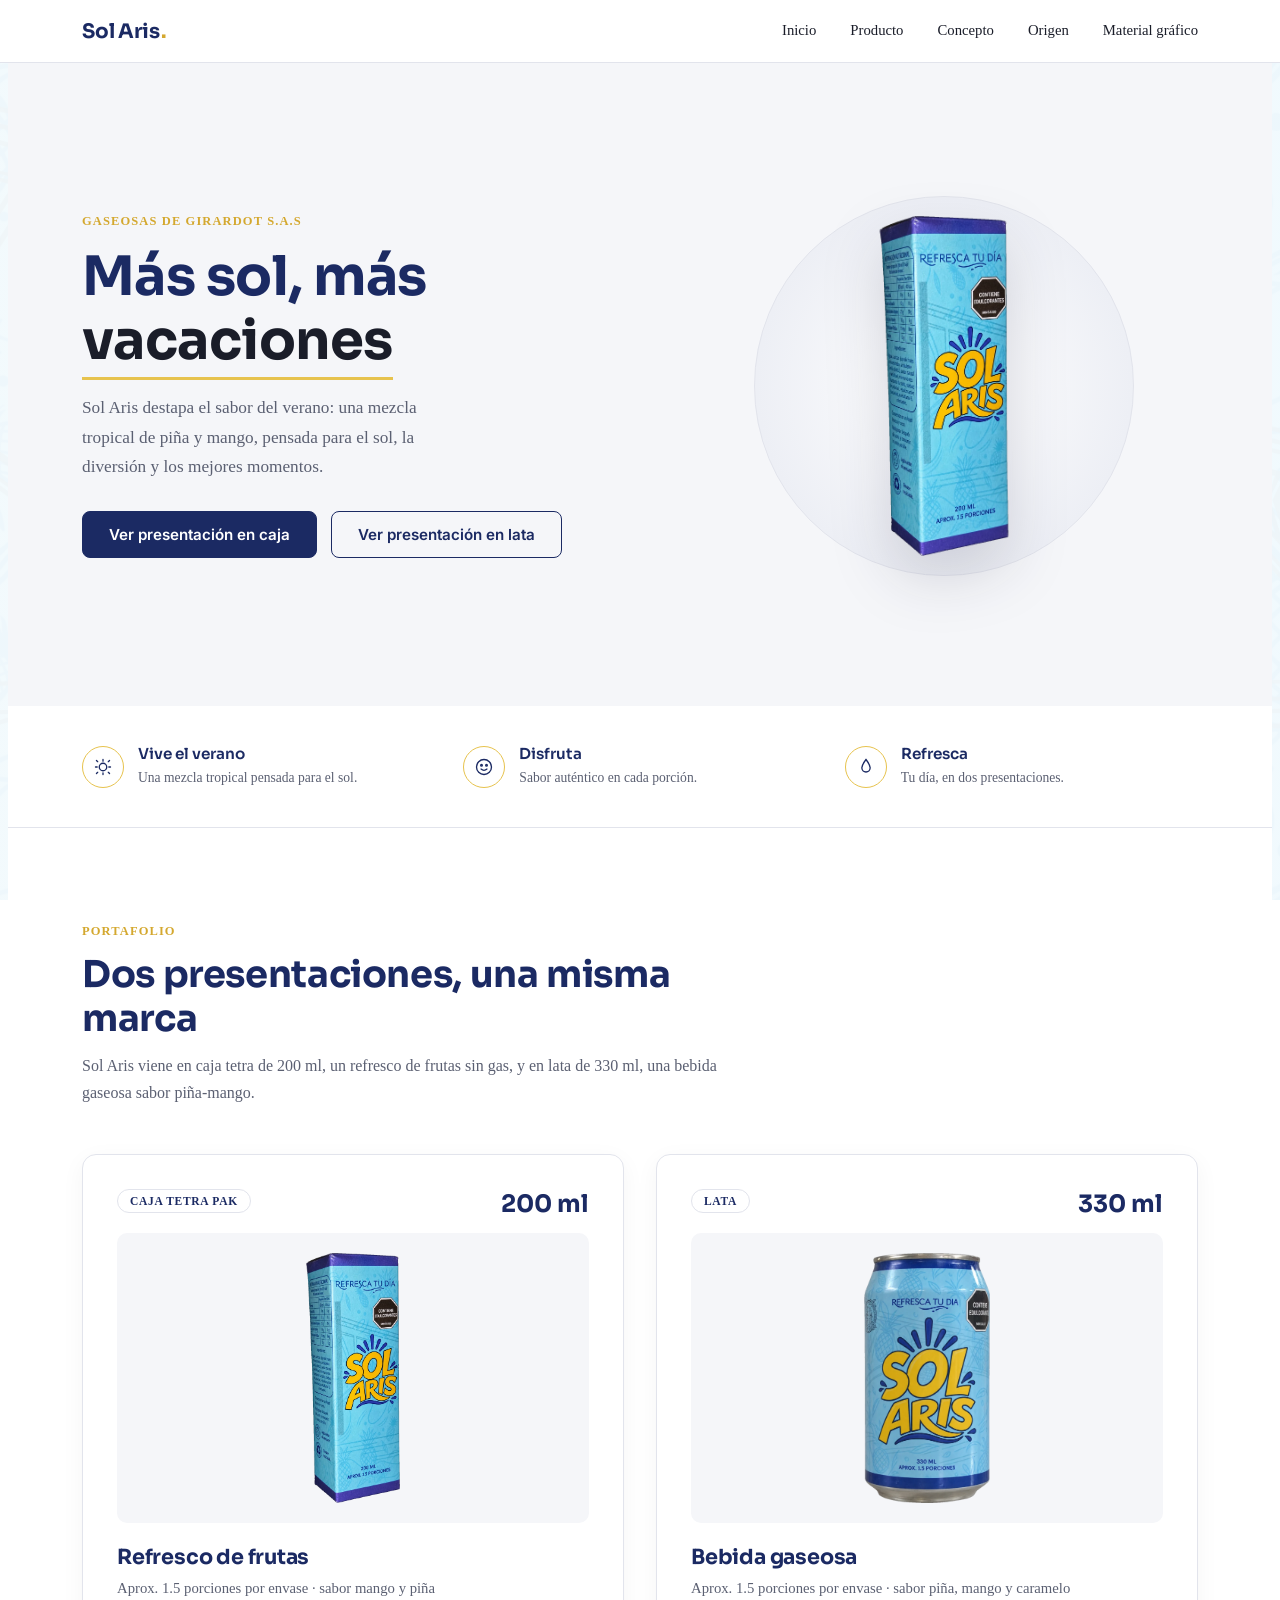
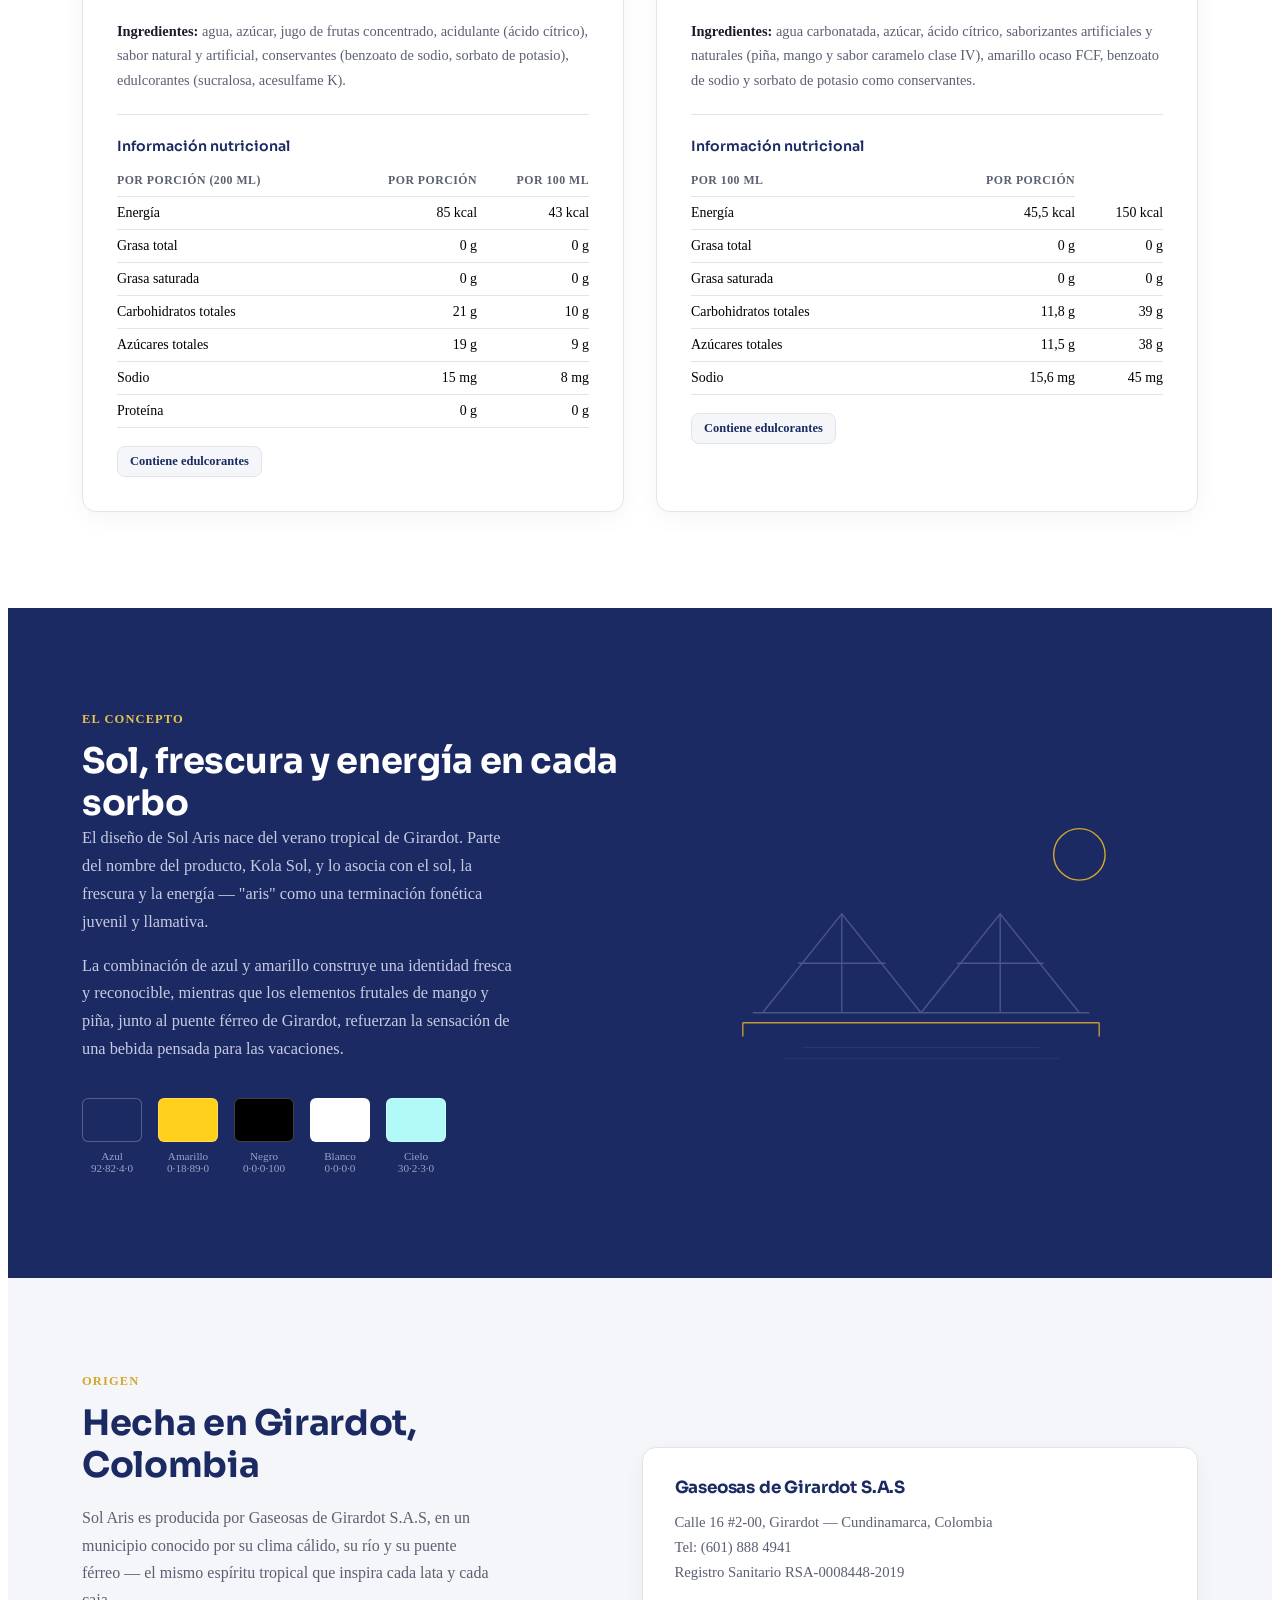
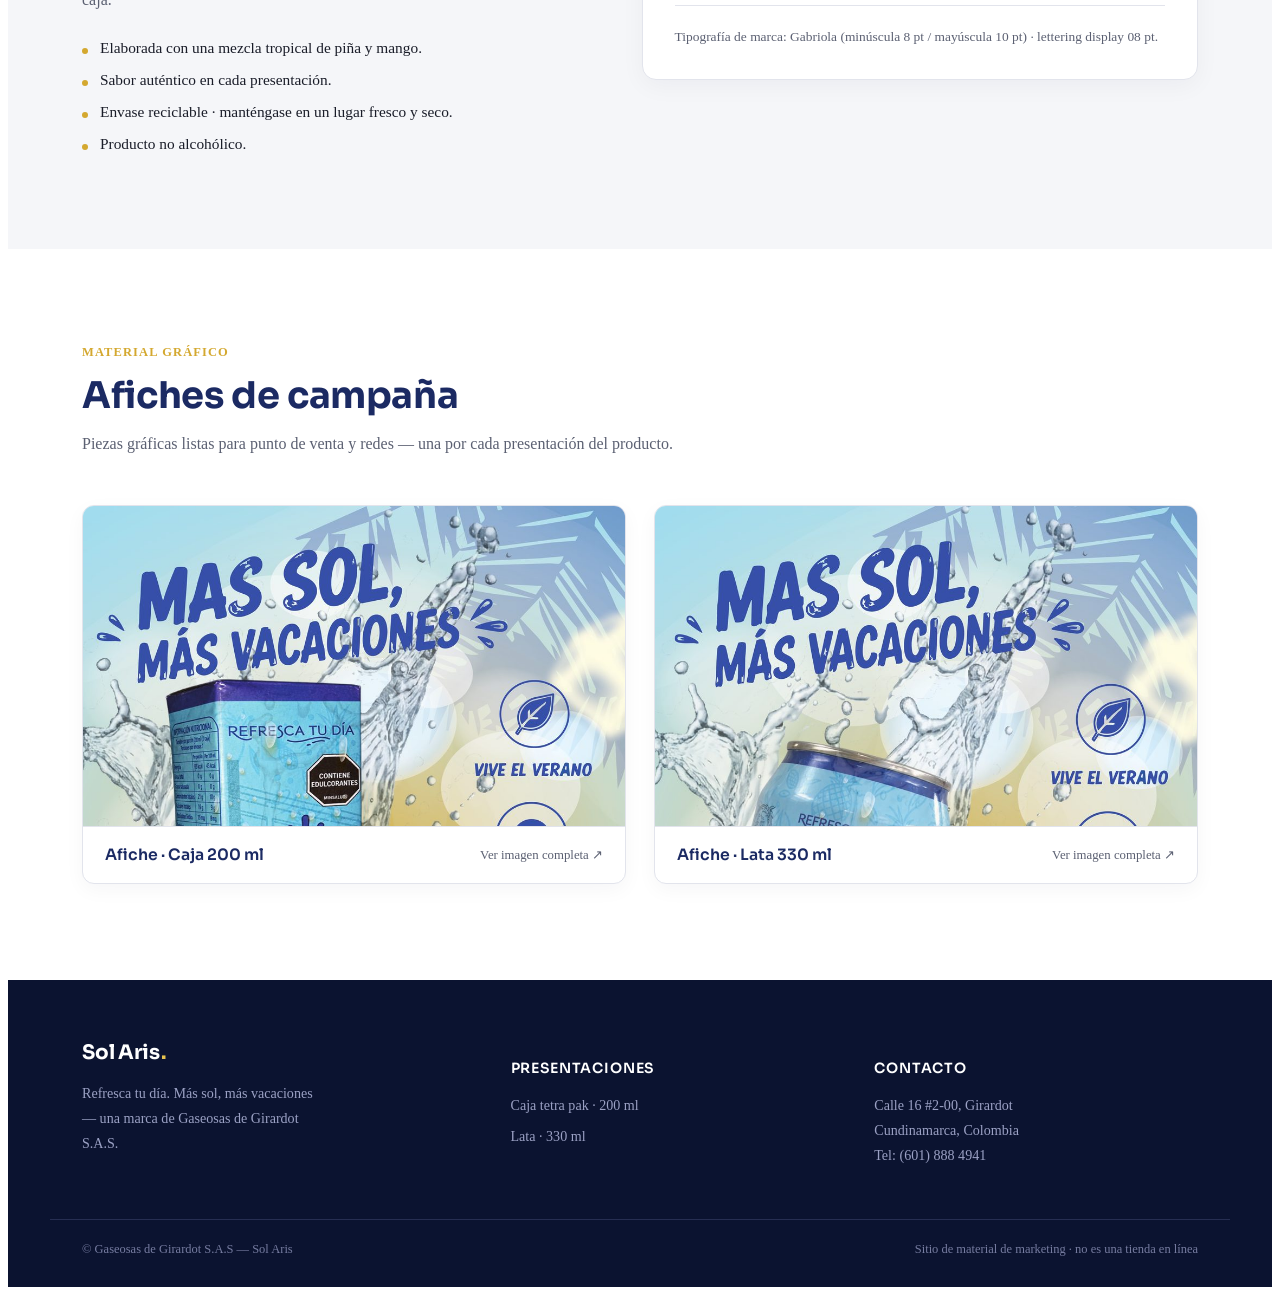
==== commit 8d4e68b0: "FONDO PAGINA Updated body background to a gradient with an image." ====
--- a/index.html
+++ b/index.html
@@ -25,13 +25,16 @@
 
   *{box-sizing:border-box;}
   html{scroll-behavior:smooth;}
+
+
   body{
-    margin:0;
-    font-family:'Inter',sans-serif;
-    color:var(--ink);
-    background:var(--paper);
-    -webkit-font-smoothing:antialiased;
-  }
+  background:
+    linear-gradient(rgba(255,255,255,.85), rgba(255,255,255,.85)),
+    url("img/FONDO PAGINA.png") center / cover fixed no-repeat;
+}
+.hero, .productos, .origen, .galeria, .strip{ background:transparent; }
+
+  
   h1,h2,h3,.display{
     font-family:'Sora',sans-serif;
     font-weight:700;
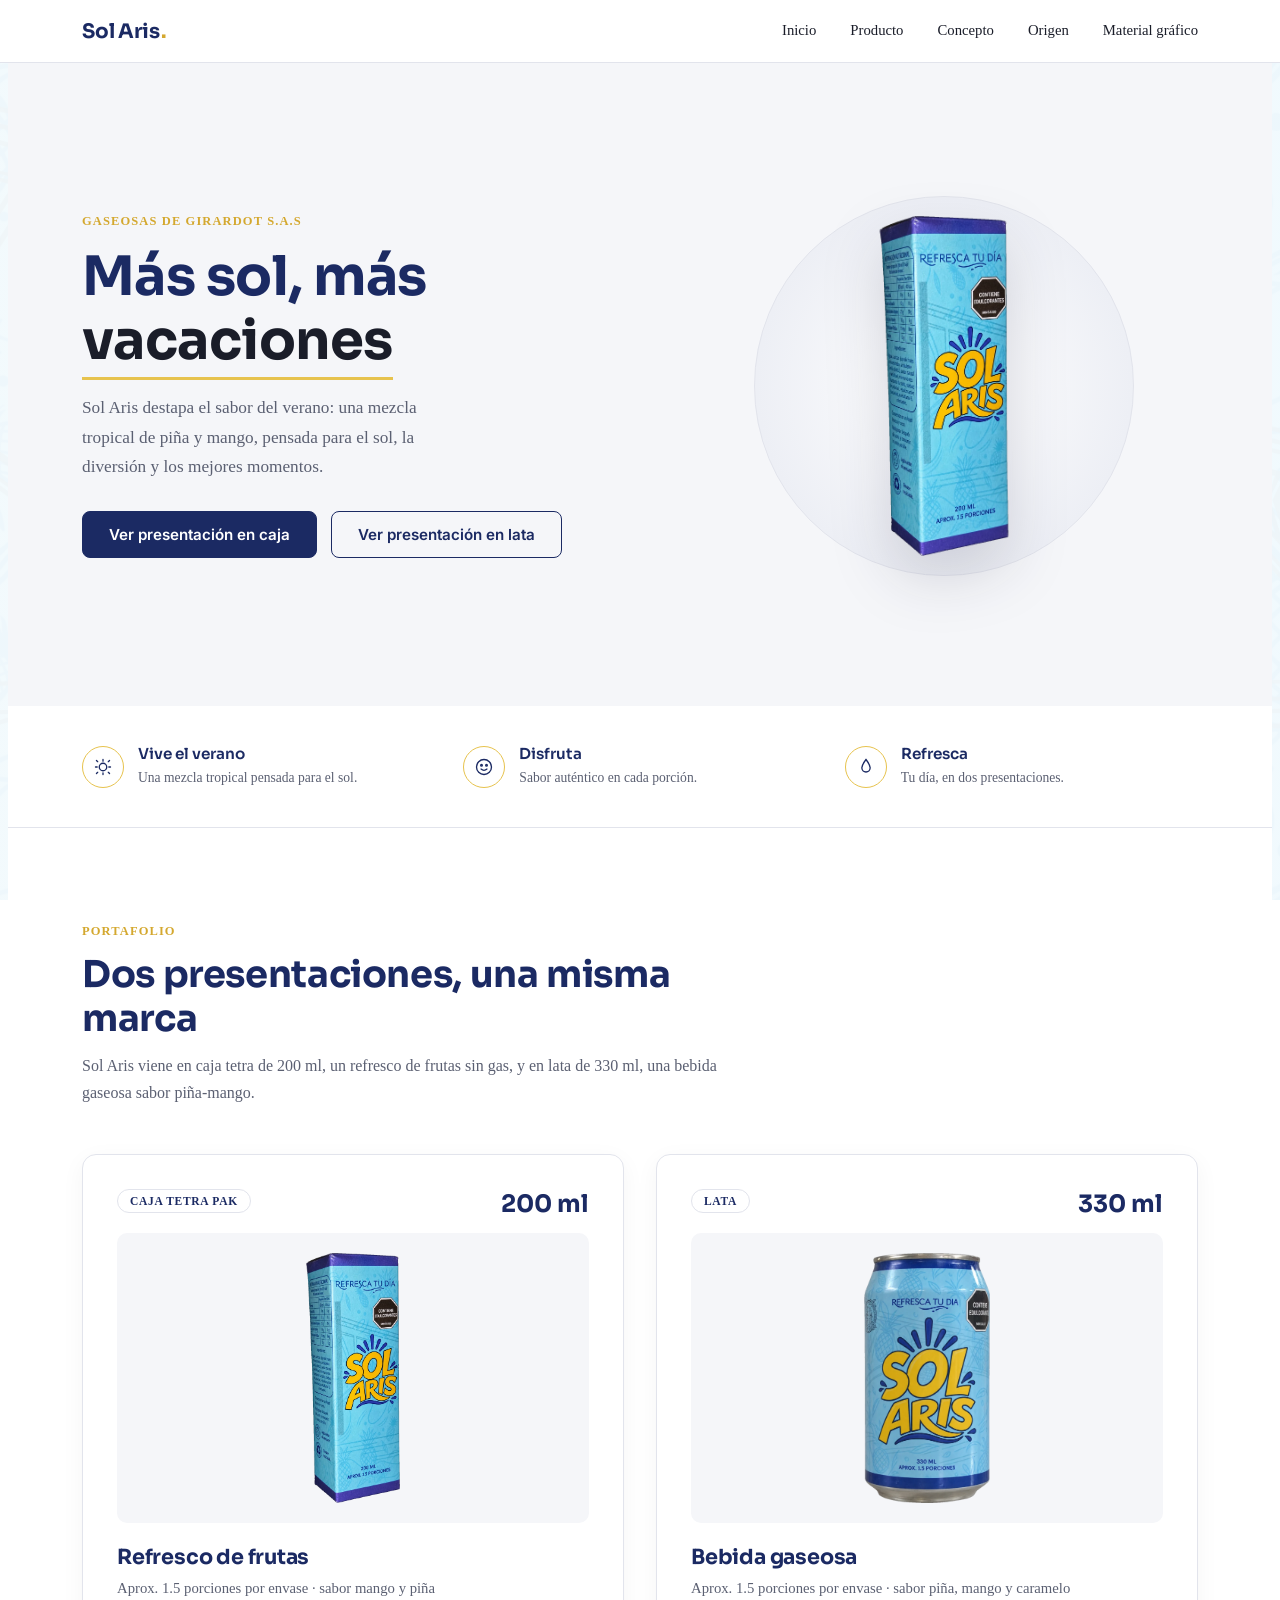
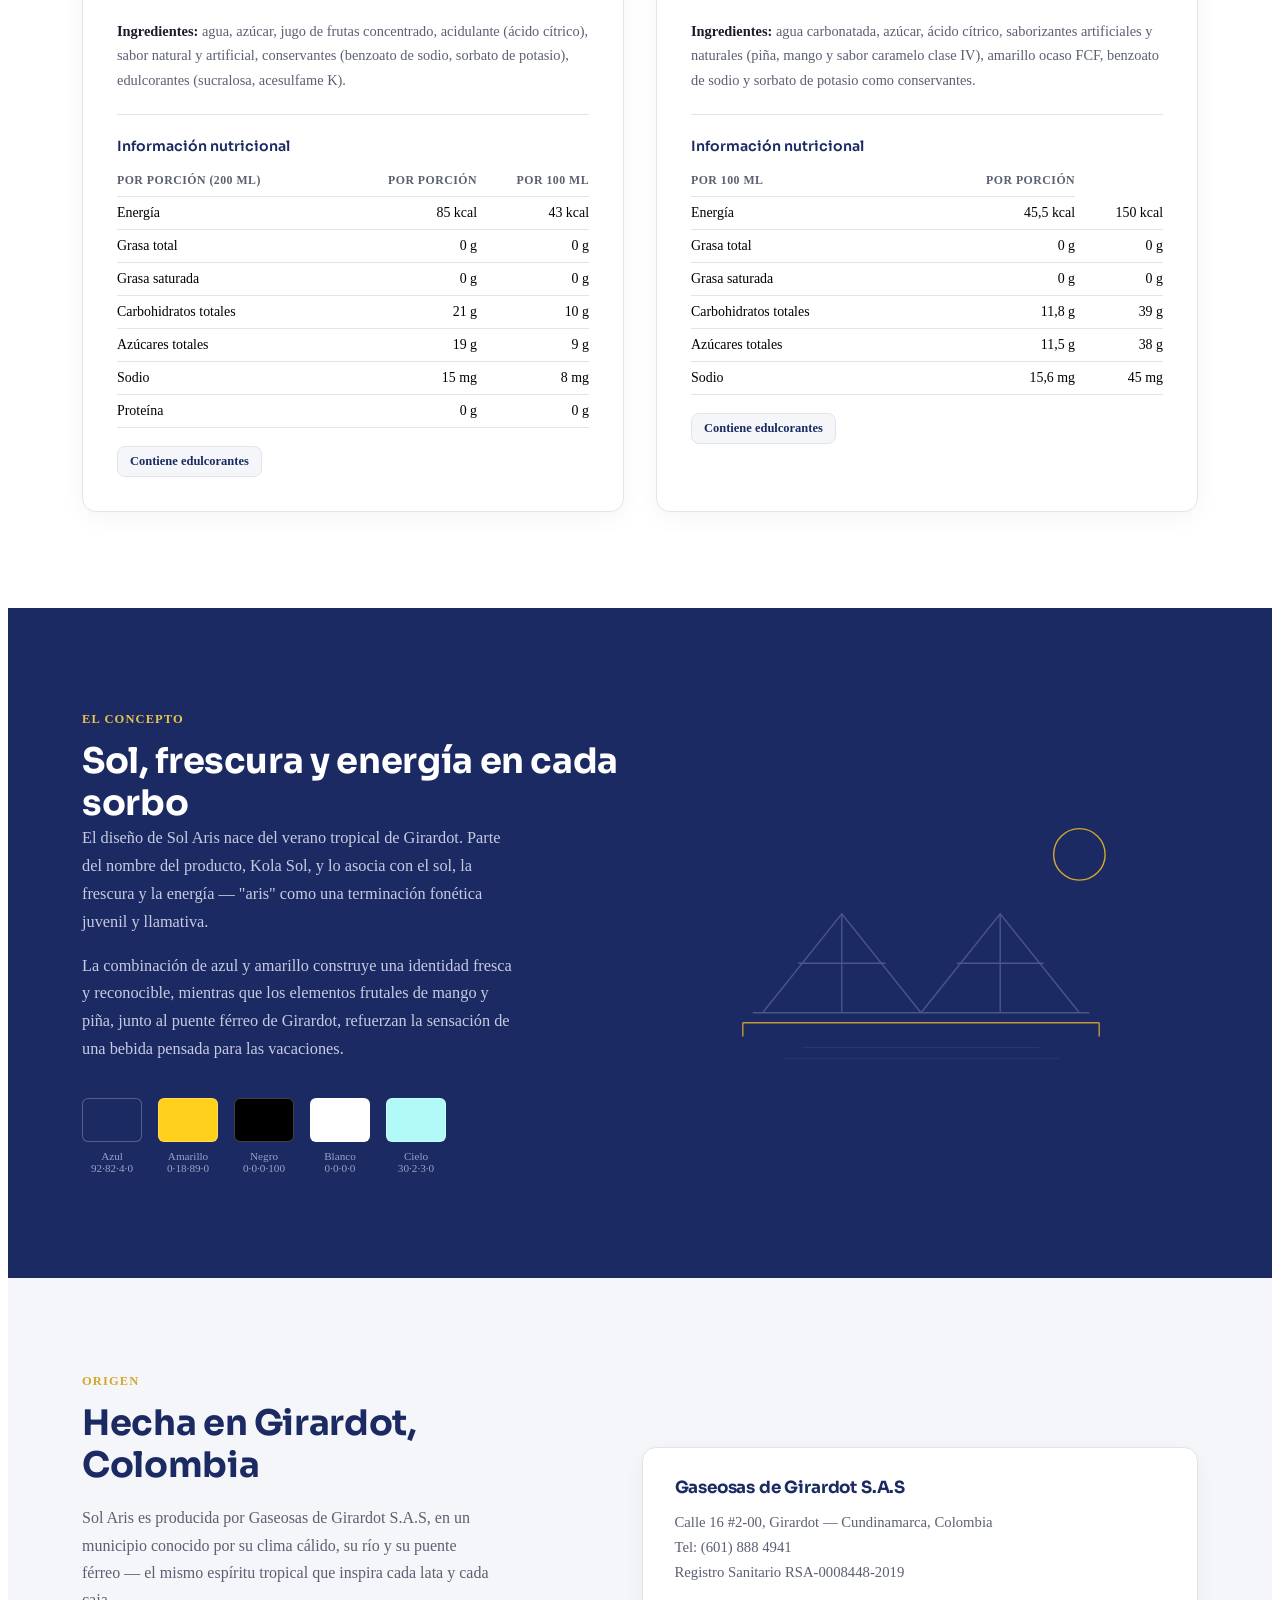
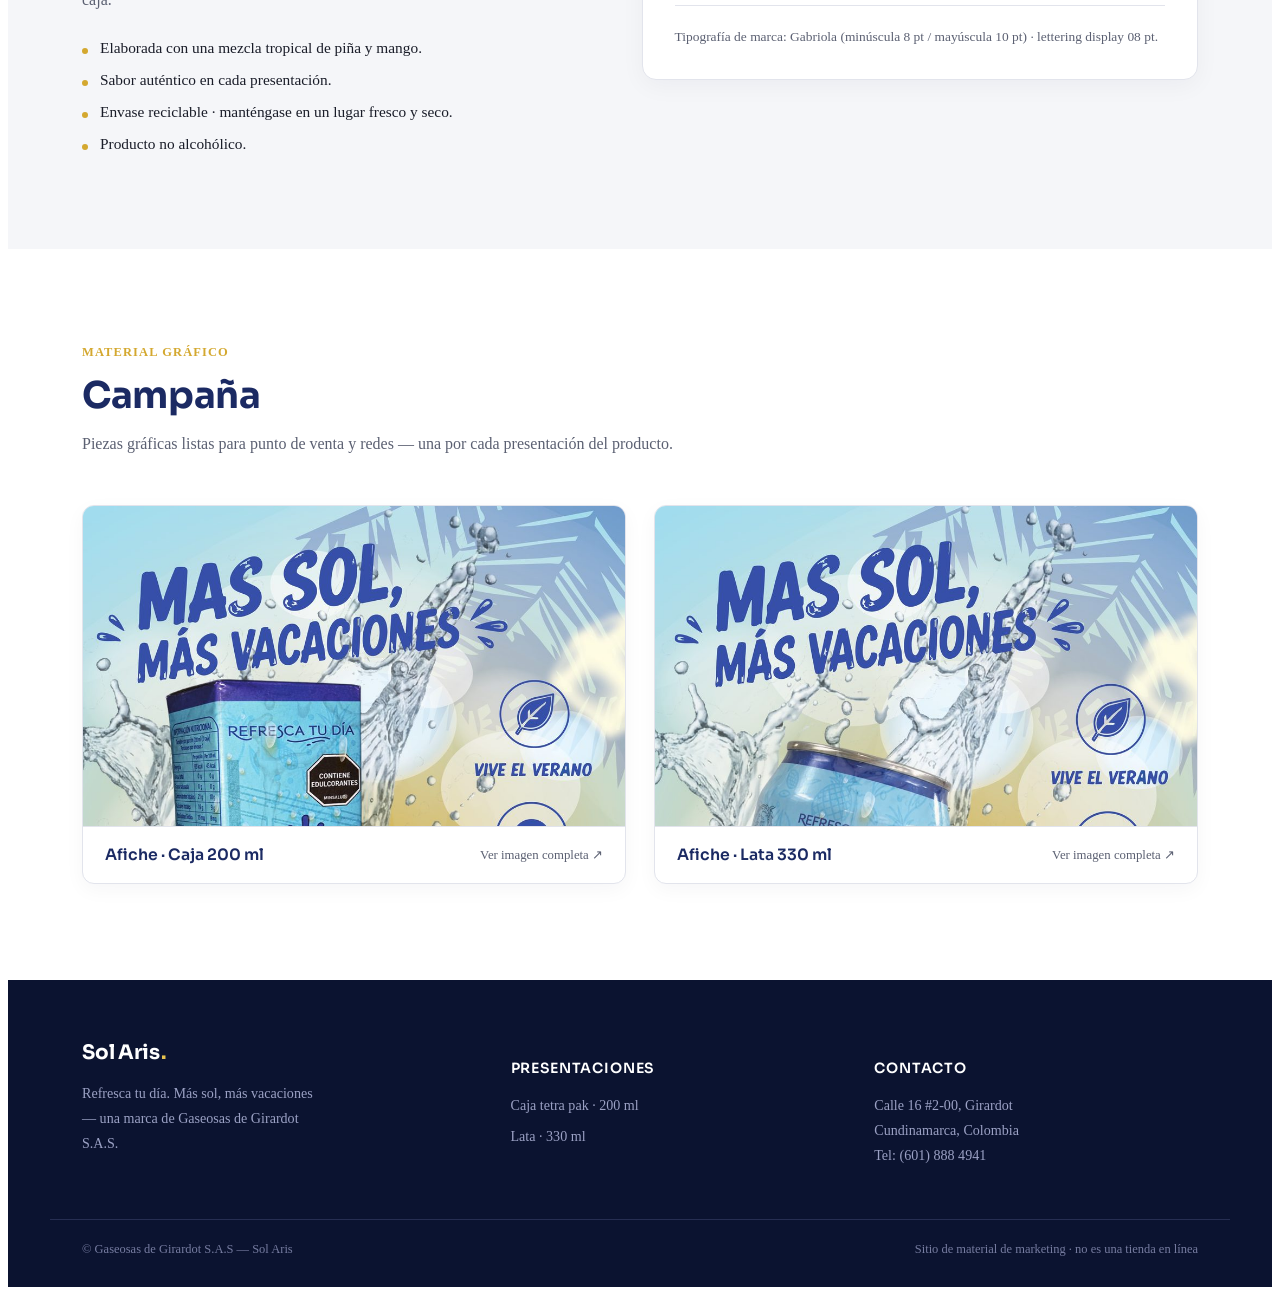
==== commit efa73fd3: "Update index.html" ====
--- a/index.html
+++ b/index.html
@@ -30,7 +30,7 @@
   body{
   background:
     linear-gradient(rgba(255,255,255,.85), rgba(255,255,255,.85)),
-    url("img/FONDO PAGINA.png") center / cover fixed no-repeat;
+    url("img/FONDO-PAGINA.png") center / cover fixed no-repeat;
 }
 .hero, .productos, .origen, .galeria, .strip{ background:transparent; }
 
@@ -442,7 +442,7 @@
   <div class="max">
     <div class="sec-head">
       <span class="kicker">Material gráfico</span>
-      <h2>Afiches de campaña</h2>
+      <h2>Campaña</h2>
       <p>Piezas gráficas listas para punto de venta y redes — una por cada presentación del producto.</p>
     </div>
     <div class="gal-grid">
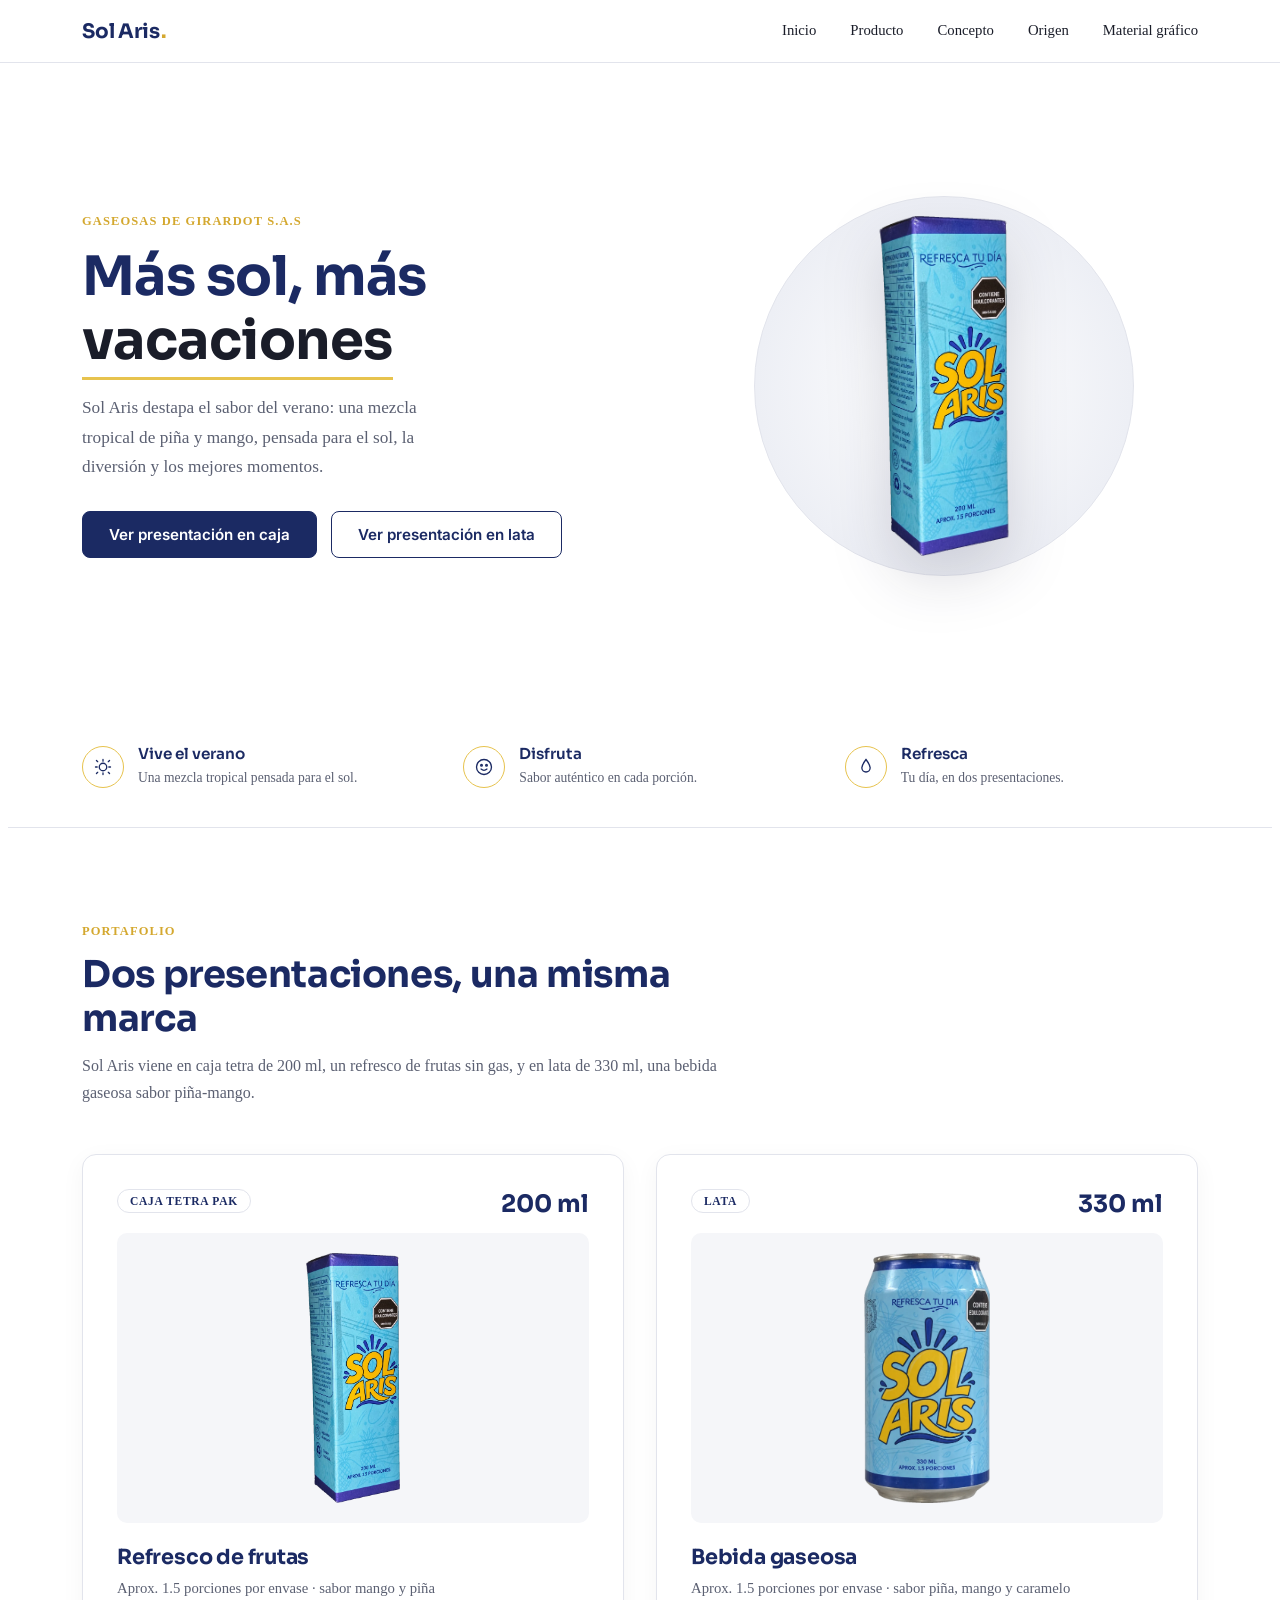
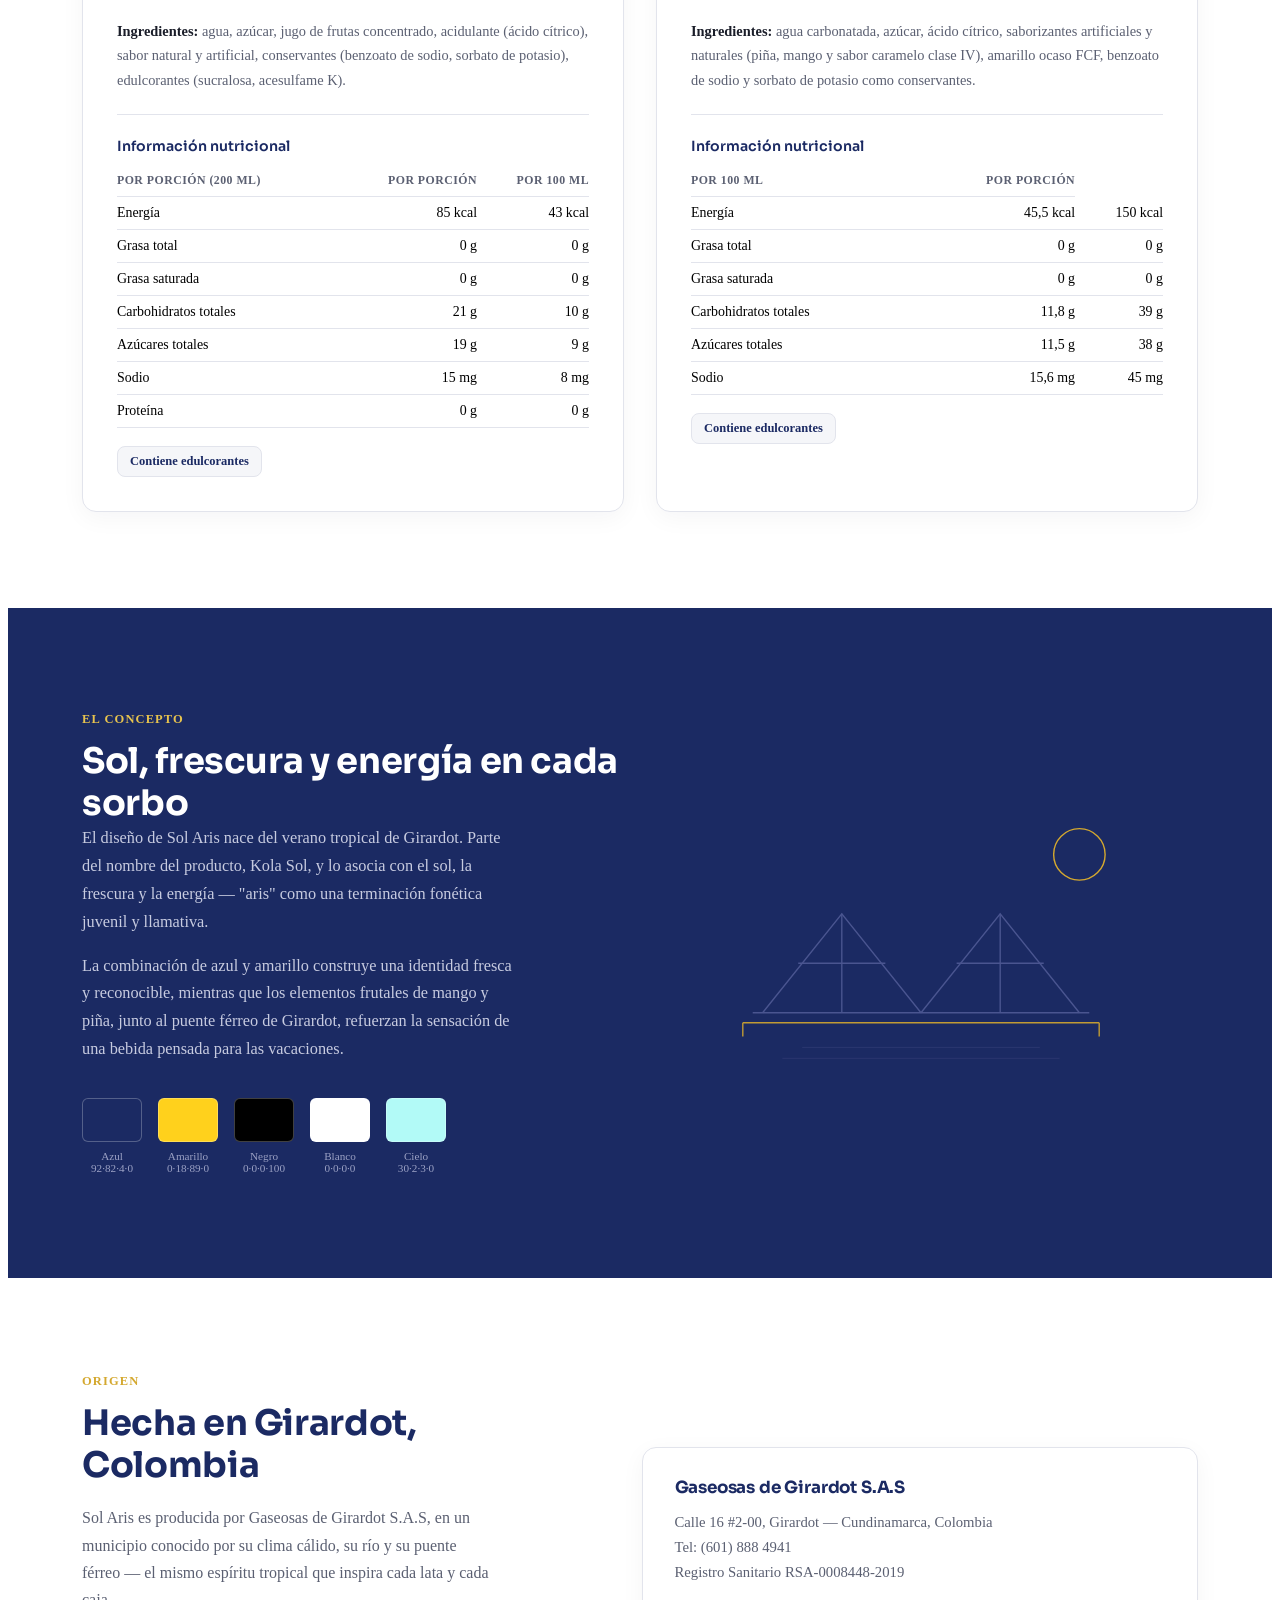
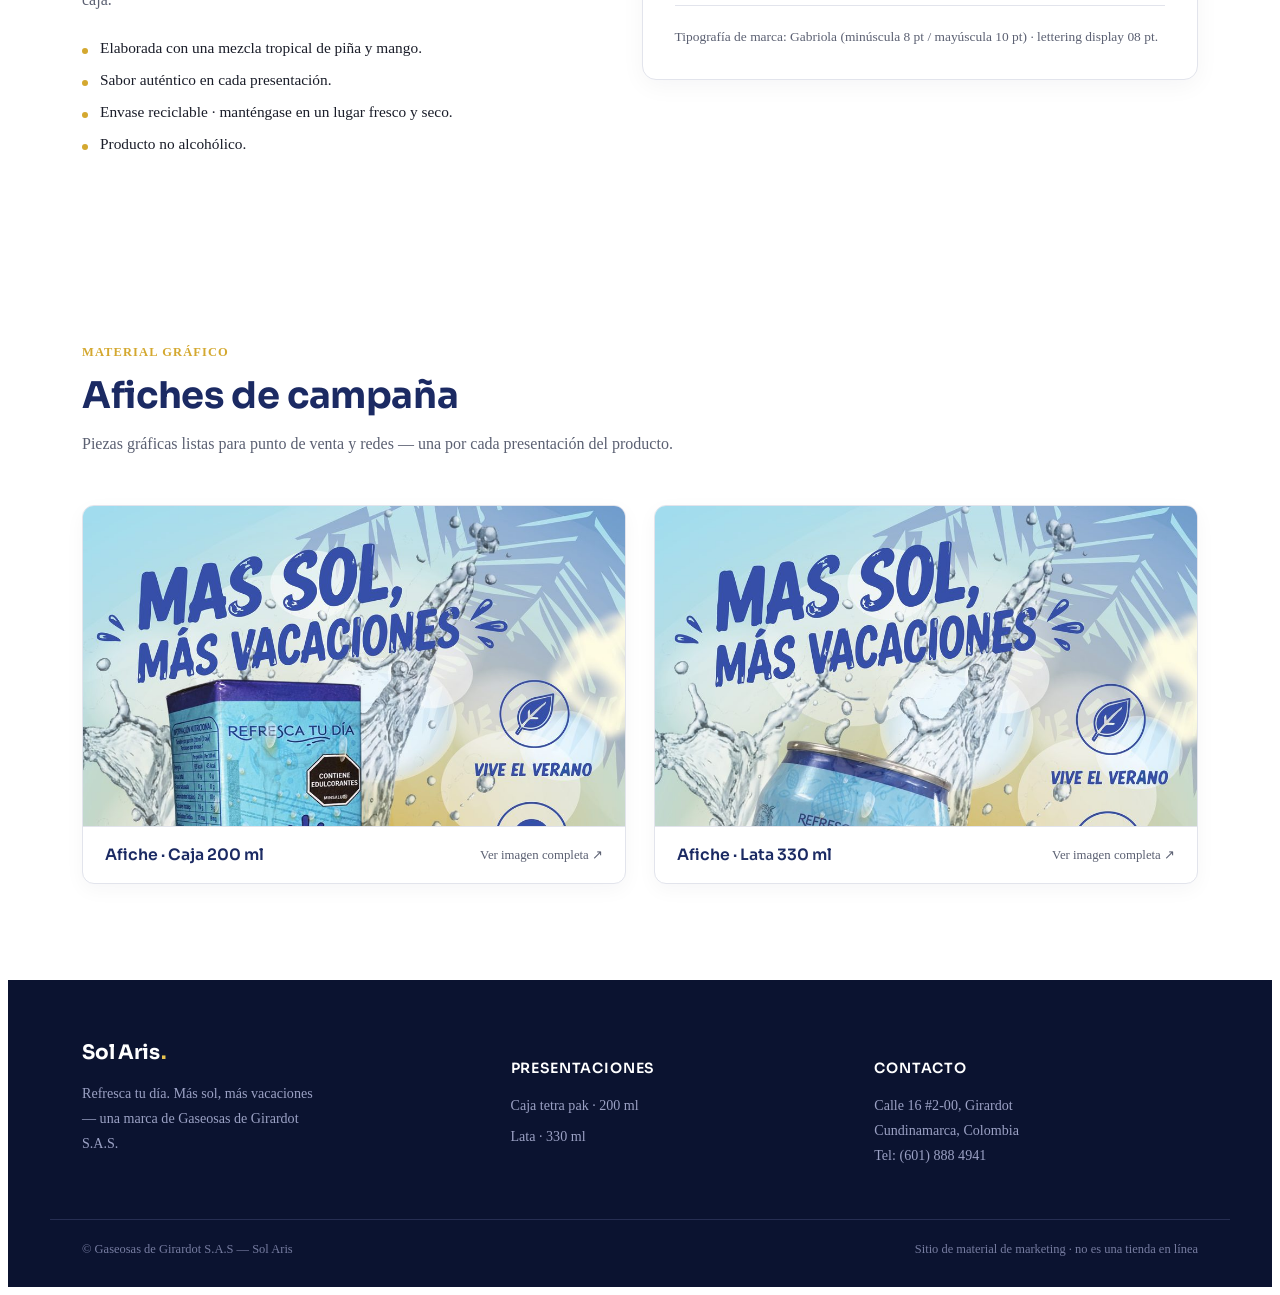
==== commit 54785d17: "Add files via upload" ====
--- a/index.html
+++ b/index.html
@@ -25,16 +25,16 @@
 
   *{box-sizing:border-box;}
   html{scroll-behavior:smooth;}
-
-
   body{
-  background:
-    linear-gradient(rgba(255,255,255,.85), rgba(255,255,255,.85)),
-    url("img/FONDO-PAGINA.png") center / cover fixed no-repeat;
+
+
+    background:
+    linear-gradient(rgba(255,255,255,.38), rgba(255,255,255,.38)),
+    url("FONDO-PAGINA.png") center / cover fixed no-repeat;
 }
 .hero, .productos, .origen, .galeria, .strip{ background:transparent; }
 
-  
+
   h1,h2,h3,.display{
     font-family:'Sora',sans-serif;
     font-weight:700;
@@ -94,7 +94,7 @@
   /* ---------- HERO ---------- */
   .hero{
     padding:158px 0 100px;
-    background:var(--bg-soft);
+    background:transparent;
   }
   .hero .max{display:grid; grid-template-columns:1fr .92fr; gap:56px; align-items:center;}
   .eyebrow{
@@ -145,7 +145,7 @@
   }
 
   /* ---------- FEATURE STRIP ---------- */
-  .strip{background:var(--paper); border-bottom:1px solid var(--border); padding:38px 0;}
+  .strip{background:rgba(255,255,255,.72); border-bottom:1px solid var(--border); padding:38px 0;}
   .strip .max{display:grid; grid-template-columns:repeat(3,1fr); gap:28px;}
   @media (max-width:720px){.strip .max{grid-template-columns:1fr; gap:20px;}}
   .strip-item{display:flex; align-items:center; gap:14px;}
@@ -166,7 +166,7 @@
   }
 
   /* ---------- PRODUCTS ---------- */
-  .productos{padding:96px 0; background:var(--paper);}
+  .productos{padding:96px 0; background:transparent;}
   .prod-grid{display:grid; grid-template-columns:1fr 1fr; gap:32px;}
   @media (max-width:860px){.prod-grid{grid-template-columns:1fr;}}
 
@@ -214,7 +214,7 @@
   .bridge-art{width:100%; height:auto;}
 
   /* ---------- ORIGEN ---------- */
-  .origen{padding:96px 0; background:var(--bg-soft);}
+  .origen{padding:96px 0; background:transparent;}
   .origen .max{display:grid; grid-template-columns:.95fr 1.05fr; gap:56px; align-items:center;}
   @media (max-width:860px){.origen .max{grid-template-columns:1fr;}}
   .origen-card{
@@ -231,7 +231,7 @@
   }
 
   /* ---------- GALERIA ---------- */
-  .galeria{padding:96px 0; background:var(--paper);}
+  .galeria{padding:96px 0; background:transparent;}
   .gal-grid{display:grid; grid-template-columns:1fr 1fr; gap:28px;}
   @media (max-width:860px){.gal-grid{grid-template-columns:1fr;}}
   .gal-item{
@@ -442,7 +442,7 @@
   <div class="max">
     <div class="sec-head">
       <span class="kicker">Material gráfico</span>
-      <h2>Campaña</h2>
+      <h2>Afiches de campaña</h2>
       <p>Piezas gráficas listas para punto de venta y redes — una por cada presentación del producto.</p>
     </div>
     <div class="gal-grid">
